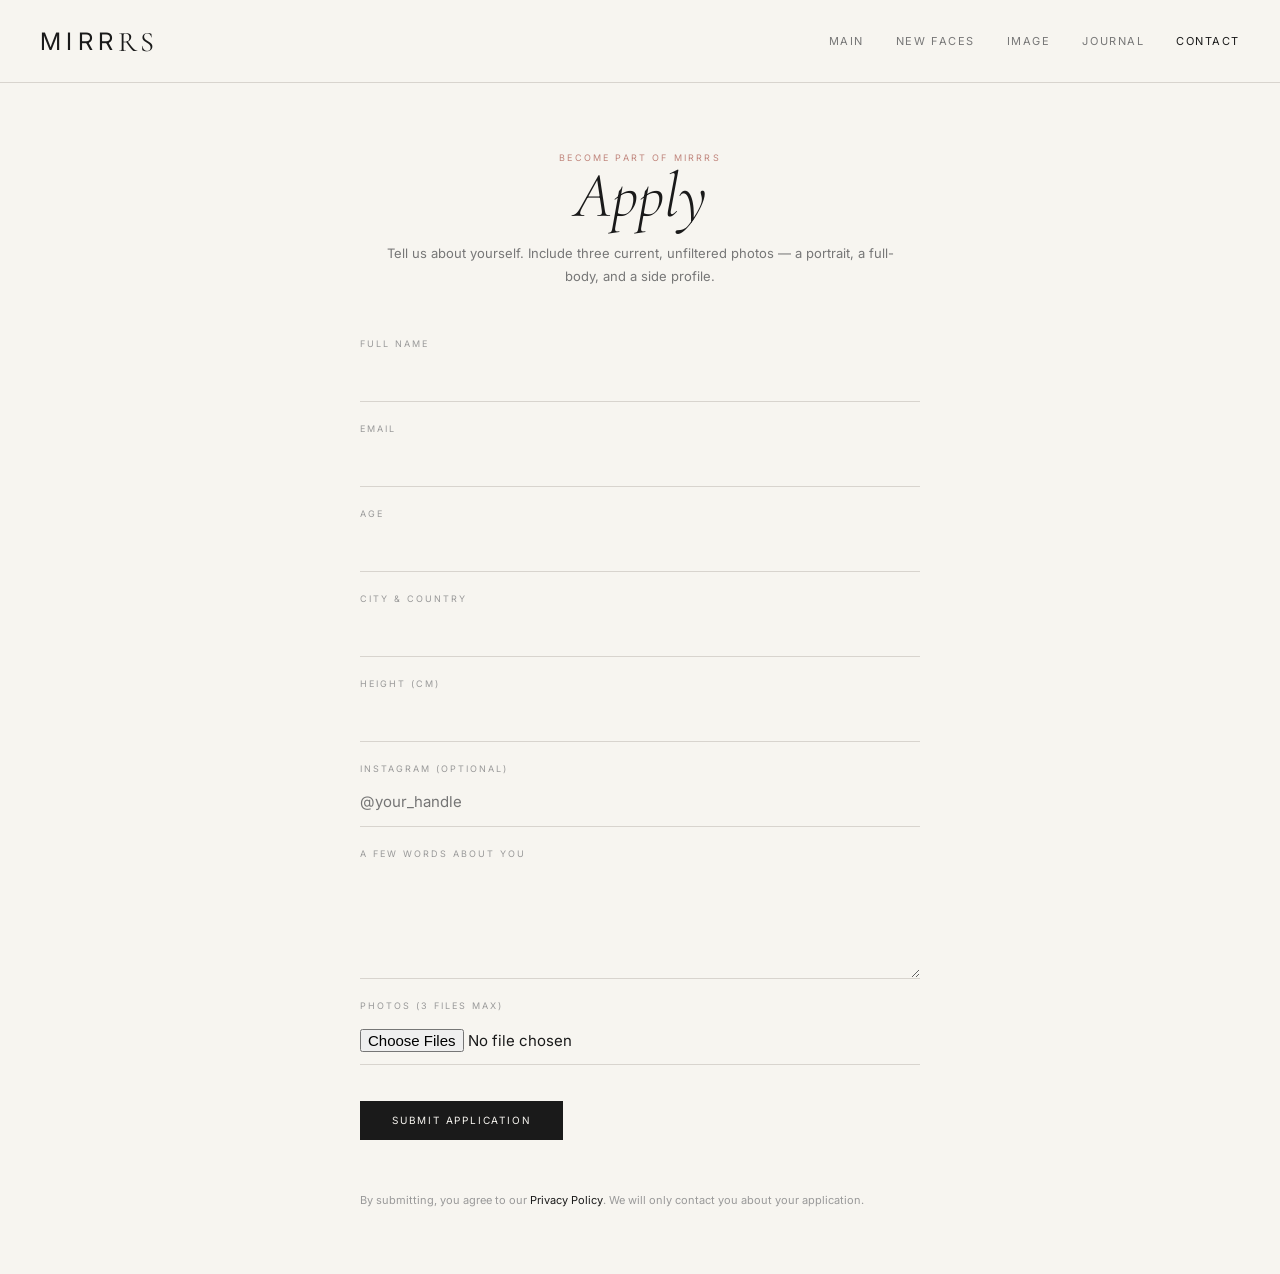
==== apply.html @ 199f7f57 "feat: apply as a model" ====
<!DOCTYPE html>
<html lang="en">
<head>
  <meta charset="UTF-8" />
  <meta name="viewport" content="width=device-width, initial-scale=1.0" />
  <title>Apply — Mirrrs Models</title>
  <meta name="description" content="Apply to Mirrrs Models. Submit your details and recent photos to be considered for representation." />
  <link rel="canonical" href="https://mirrrs.com/apply" />
  <meta name="robots" content="index, follow" />

  <link rel="preconnect" href="https://fonts.googleapis.com" />
  <link rel="preconnect" href="https://fonts.gstatic.com" crossorigin />
  <link href="https://fonts.googleapis.com/css2?family=Cormorant+Garamond:ital,wght@0,300;0,400;1,300;1,400&family=Inter:wght@300;400;500&display=swap" rel="stylesheet" />
  <link rel="stylesheet" href="/assets/css/main.css" />
</head>

<body>
  <a class="skip-link" href="#main">Skip to content</a>

  <header class="nav" role="banner">
    <a href="/" class="logo">
      <span class="logo-sans">MIRR</span><span class="logo-serif">RS</span>
    </a>
    <div class="nav-right">
      <nav class="nav-links" aria-label="Primary">
        <a href="/main">Main</a>
        <a href="/new-faces">New Faces</a>
        <a href="/image">Image</a>
        <a href="/journal">Journal</a>
        <a href="/contact" aria-current="page">Contact</a>
      </nav>
    </div>
  </header>

  <main id="main" class="contact-page">
    <header class="board-header">
      <span class="u-eyebrow">Become part of Mirrrs</span>
      <h1 class="board-title">Apply</h1>
      <p class="u-mt-4" style="max-width:540px; margin:1rem auto 0; color:var(--color-text-2);">
        Tell us about yourself. Include three current, unfiltered photos —
        a portrait, a full-body, and a side profile.
      </p>
    </header>

    <!-- REPLACE: action with your real endpoint (Formspree, Basin, /wp-json/contact-form/v1/...) -->
    <form class="form" data-validate action="/api/apply" method="POST" enctype="multipart/form-data">
      <div class="form-field">
        <label for="name">Full name</label>
        <input type="text" id="name" name="name" required data-min-length="2" />
      </div>

      <div class="form-field">
        <label for="email">Email</label>
        <input type="email" id="email" name="email" required />
      </div>

      <div class="form-field">
        <label for="age">Age</label>
        <input type="number" id="age" name="age" required min="16" max="80" />
      </div>

      <div class="form-field">
        <label for="city">City &amp; country</label>
        <input type="text" id="city" name="city" required />
      </div>

      <div class="form-field">
        <label for="height">Height (cm)</label>
        <input type="number" id="height" name="height" required min="140" max="210" />
      </div>

      <div class="form-field">
        <label for="instagram">Instagram (optional)</label>
        <input type="text" id="instagram" name="instagram" placeholder="@your_handle" />
      </div>

      <div class="form-field">
        <label for="message">A few words about you</label>
        <textarea id="message" name="message" rows="4"></textarea>
      </div>

      <div class="form-field">
        <label for="photos">Photos (3 files max)</label>
        <input type="file" id="photos" name="photos[]" accept="image/*" multiple required />
      </div>

      <div class="hero-actions" style="justify-content:flex-start; margin-top:1rem;">
        <button class="btn btn-primary" type="submit">Submit application</button>
      </div>

      <p class="u-mt-8" style="font-size:11px; color:var(--color-text-3); line-height:1.6;">
        By submitting, you agree to our
        <a href="/privacy">Privacy Policy</a>. We will only contact you about your application.
      </p>
    </form>
  </main>

  <script type="module" src="/assets/js/main.js"></script>
</body>
</html>
---- assets/css/main.css ----
/* ============================================================
   main.css — single entry point
   Import order matters. Do not change unless you know what
   you're doing — later imports override earlier ones.
   ============================================================ */

@import url('./tokens.css');
@import url('./fonts.css');
@import url('./reset.css');
@import url('./base.css');
@import url('./layout.css');
@import url('./components.css');
@import url('./pages.css');
@import url('./utilities.css');
@import url('./responsive.css');

/* NOTE on @import performance:
   For production, consider concatenating these files into a
   single bundle (e.g. via PostCSS, esbuild, or a simple
   `cat` build step). Browsers fetch each @import as a separate
   request, which is slower than one combined file.

   Quick build script (run from project root):
     cat assets/css/{tokens,fonts,reset,base,layout,components,pages,utilities,responsive}.css \
       > assets/css/bundle.css

   Then reference bundle.css in index.html instead of main.css.
*/
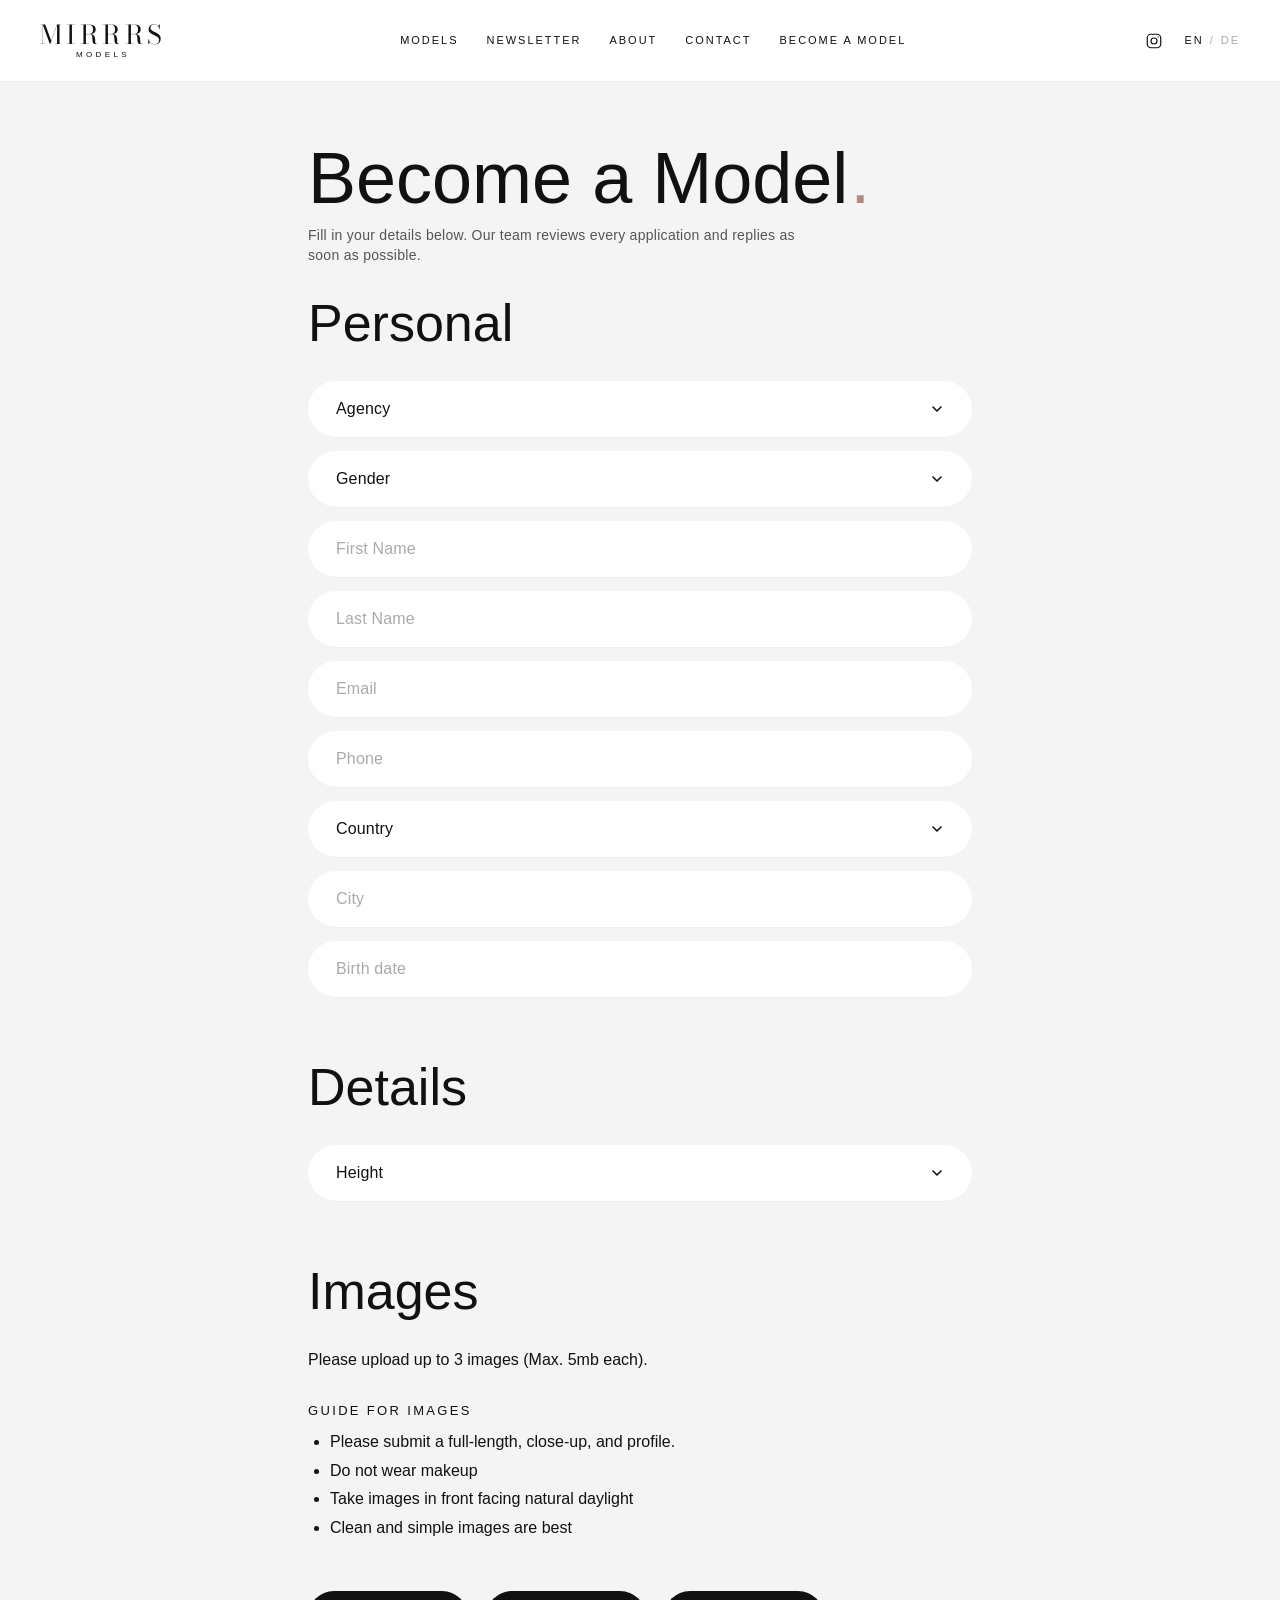
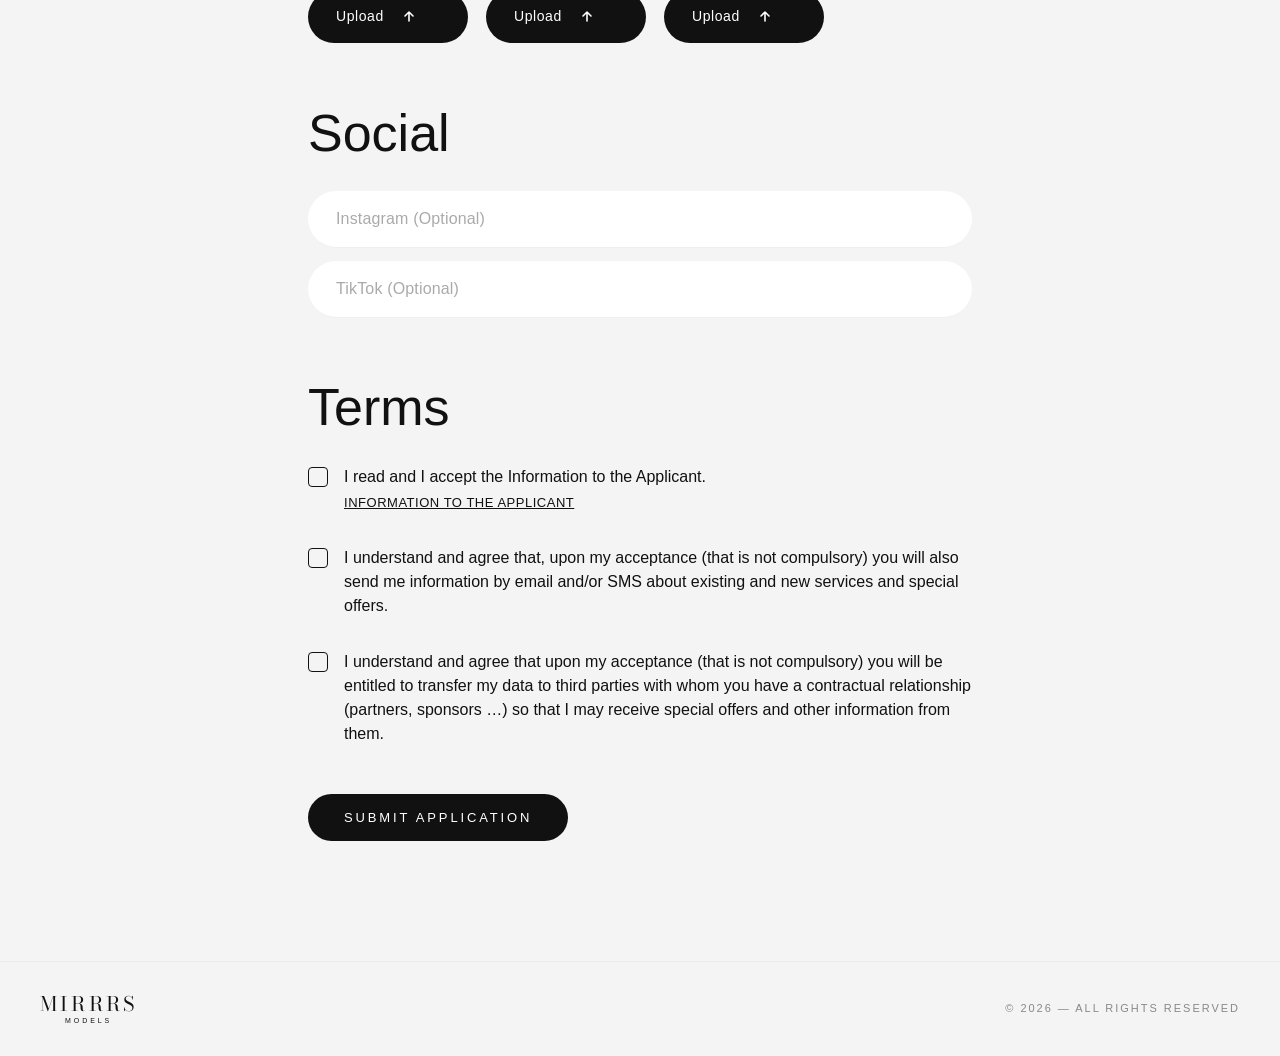
==== commit 71e458e2: "updates" ====
--- a/apply.html
+++ b/apply.html
@@ -1,100 +1,335 @@
 <!DOCTYPE html>
 <html lang="en">
 <head>
-  <meta charset="UTF-8" />
-  <meta name="viewport" content="width=device-width, initial-scale=1.0" />
-  <title>Apply — Mirrrs Models</title>
-  <meta name="description" content="Apply to Mirrrs Models. Submit your details and recent photos to be considered for representation." />
-  <link rel="canonical" href="https://mirrrs.com/apply" />
-  <meta name="robots" content="index, follow" />
-
-  <link rel="preconnect" href="https://fonts.googleapis.com" />
-  <link rel="preconnect" href="https://fonts.gstatic.com" crossorigin />
-  <link href="https://fonts.googleapis.com/css2?family=Cormorant+Garamond:ital,wght@0,300;0,400;1,300;1,400&family=Inter:wght@300;400;500&display=swap" rel="stylesheet" />
-  <link rel="stylesheet" href="/assets/css/main.css" />
+<meta charset="UTF-8" />
+<meta name="viewport" content="width=device-width, initial-scale=1.0" />
+<title>Become a Model — MIRRRS</title>
+<link rel="icon" type="image/svg+xml" href="logo-monogram.svg" />
+<link rel="preconnect" href="https://fonts.googleapis.com" />
+<link rel="preconnect" href="https://fonts.gstatic.com" crossorigin />
+<link rel="stylesheet" href="https://fonts.googleapis.com/css2?family=Bodoni+Moda:wght@400;500&display=swap" />
+<link rel="stylesheet" href="styles.css" />
 </head>
-
-<body>
-  <a class="skip-link" href="#main">Skip to content</a>
-
-  <header class="nav" role="banner">
-    <a href="/" class="logo">
-      <span class="logo-sans">MIRR</span><span class="logo-serif">RS</span>
+<body class="apply-body">
+
+<!-- ========== TOP NAV ========== -->
+<header class="site-nav">
+  <a href="index.html" class="logo">
+    <span class="logo-mark">MIRRRS</span>
+    <span class="logo-sub">Models</span>
+  </a>
+
+  <nav class="primary-nav">
+    <a href="models.html" data-i18n="nav.models">Models</a>
+    <a href="newsletter.html" data-i18n="nav.newsletter">Newsletter</a>
+    <a href="about.html" data-i18n="nav.about">About</a>
+    <a href="contact.html" data-i18n="nav.contact">Contact</a>
+    <a href="apply.html" data-i18n="nav.apply">Become a Model</a>
+  </nav>
+
+  <div class="nav-extras">
+    <a class="ig-link" href="https://www.instagram.com/mirrrsmodels/" target="_blank" rel="noopener" aria-label="Instagram">
+      <svg viewBox="0 0 24 24" width="18" height="18" fill="none" stroke="currentColor" stroke-width="1.6">
+        <rect x="3" y="3" width="18" height="18" rx="5" />
+        <circle cx="12" cy="12" r="4" />
+        <circle cx="17.5" cy="6.5" r="0.8" fill="currentColor" stroke="none" />
+      </svg>
     </a>
-    <div class="nav-right">
-      <nav class="nav-links" aria-label="Primary">
-        <a href="/main">Main</a>
-        <a href="/new-faces">New Faces</a>
-        <a href="/image">Image</a>
-        <a href="/journal">Journal</a>
-        <a href="/contact" aria-current="page">Contact</a>
-      </nav>
+    <div class="lang-switch" role="group" aria-label="Language">
+      <button type="button" data-lang="en" class="is-active">EN</button>
+      <span aria-hidden="true">/</span>
+      <button type="button" data-lang="de">DE</button>
     </div>
+  </div>
+</header>
+
+<main class="apply-page">
+
+  <header class="apply-hero">
+    <h1 data-i18n="apply.heading">Become a Model</h1>
+    <p data-i18n="apply.intro">Fill in your details below. Our team reviews every application and replies as soon as possible.</p>
   </header>
 
-  <main id="main" class="contact-page">
-    <header class="board-header">
-      <span class="u-eyebrow">Become part of Mirrrs</span>
-      <h1 class="board-title">Apply</h1>
-      <p class="u-mt-4" style="max-width:540px; margin:1rem auto 0; color:var(--color-text-2);">
-        Tell us about yourself. Include three current, unfiltered photos —
-        a portrait, a full-body, and a side profile.
-      </p>
-    </header>
-
-    <!-- REPLACE: action with your real endpoint (Formspree, Basin, /wp-json/contact-form/v1/...) -->
-    <form class="form" data-validate action="/api/apply" method="POST" enctype="multipart/form-data">
-      <div class="form-field">
-        <label for="name">Full name</label>
-        <input type="text" id="name" name="name" required data-min-length="2" />
+  <form class="apply-form" id="apply-form" novalidate>
+
+    <!-- ============ PERSONAL ============ -->
+    <section class="apply-section">
+      <h2 class="apply-section-title" data-i18n="apply.personal">Personal</h2>
+
+      <label class="pill pill--select">
+        <span class="pill-label" data-i18n="apply.agency">Agency</span>
+        <select name="agency" required>
+          <option value="" disabled selected hidden></option>
+          <option value="mirrrs">MIRRRS — Hamburg</option>
+          <option value="other">Other / Freelance</option>
+          <option value="none">Not represented</option>
+        </select>
+        <svg class="pill-caret" viewBox="0 0 14 14" width="14" height="14" aria-hidden="true">
+          <path d="M3 5l4 4 4-4" stroke="currentColor" stroke-width="1.6" fill="none" stroke-linecap="round" stroke-linejoin="round"/>
+        </svg>
+      </label>
+
+      <label class="pill pill--select">
+        <span class="pill-label" data-i18n="apply.gender">Gender</span>
+        <select name="gender" required>
+          <option value="" disabled selected hidden></option>
+          <option value="female"     data-i18n="apply.gender.female">Female</option>
+          <option value="male"       data-i18n="apply.gender.male">Male</option>
+          <option value="non-binary" data-i18n="apply.gender.nonBinary">Non-binary</option>
+          <option value="other"      data-i18n="apply.gender.other">Other</option>
+        </select>
+        <svg class="pill-caret" viewBox="0 0 14 14" width="14" height="14" aria-hidden="true">
+          <path d="M3 5l4 4 4-4" stroke="currentColor" stroke-width="1.6" fill="none" stroke-linecap="round" stroke-linejoin="round"/>
+        </svg>
+      </label>
+
+      <label class="pill">
+        <input type="text" name="firstName" required data-i18n-placeholder="apply.firstName" placeholder="First Name" />
+      </label>
+
+      <label class="pill">
+        <input type="text" name="lastName" required data-i18n-placeholder="apply.lastName" placeholder="Last Name" />
+      </label>
+
+      <label class="pill">
+        <input type="email" name="email" required data-i18n-placeholder="apply.email" placeholder="Email" />
+      </label>
+
+      <label class="pill">
+        <input type="tel" name="phone" required data-i18n-placeholder="apply.phone" placeholder="Phone" />
+      </label>
+
+      <label class="pill pill--select">
+        <span class="pill-label" data-i18n="apply.country">Country</span>
+        <select name="country" required>
+          <option value="" disabled selected hidden></option>
+          <option value="DE">Germany</option>
+          <option value="AT">Austria</option>
+          <option value="CH">Switzerland</option>
+          <option value="NL">Netherlands</option>
+          <option value="BE">Belgium</option>
+          <option value="FR">France</option>
+          <option value="ES">Spain</option>
+          <option value="PT">Portugal</option>
+          <option value="IT">Italy</option>
+          <option value="GB">United Kingdom</option>
+          <option value="IE">Ireland</option>
+          <option value="DK">Denmark</option>
+          <option value="SE">Sweden</option>
+          <option value="NO">Norway</option>
+          <option value="FI">Finland</option>
+          <option value="PL">Poland</option>
+          <option value="CZ">Czechia</option>
+          <option value="HU">Hungary</option>
+          <option value="GR">Greece</option>
+          <option value="US">United States</option>
+          <option value="CA">Canada</option>
+          <option value="MX">Mexico</option>
+          <option value="BR">Brazil</option>
+          <option value="AR">Argentina</option>
+          <option value="JP">Japan</option>
+          <option value="KR">South Korea</option>
+          <option value="AU">Australia</option>
+          <option value="OTHER">Other</option>
+        </select>
+        <svg class="pill-caret" viewBox="0 0 14 14" width="14" height="14" aria-hidden="true">
+          <path d="M3 5l4 4 4-4" stroke="currentColor" stroke-width="1.6" fill="none" stroke-linecap="round" stroke-linejoin="round"/>
+        </svg>
+      </label>
+
+      <label class="pill">
+        <input type="text" name="city" required data-i18n-placeholder="apply.city" placeholder="City" />
+      </label>
+
+      <label class="pill pill--date">
+        <input type="text"
+               name="birthDate"
+               required
+               onfocus="this.type='date'"
+               onblur="if(!this.value)this.type='text'"
+               data-i18n-placeholder="apply.birthDate"
+               placeholder="Birth date" />
+      </label>
+    </section>
+
+    <!-- ============ DETAILS ============ -->
+    <section class="apply-section">
+      <h2 class="apply-section-title" data-i18n="apply.details">Details</h2>
+
+      <label class="pill pill--select">
+        <span class="pill-label" data-i18n="apply.height">Height</span>
+        <select name="height" required>
+          <option value="" disabled selected hidden></option>
+          <!-- 160 → 195 cm -->
+          <option>160 cm / 5'3"</option>
+          <option>161 cm / 5'3"</option>
+          <option>162 cm / 5'4"</option>
+          <option>163 cm / 5'4"</option>
+          <option>164 cm / 5'5"</option>
+          <option>165 cm / 5'5"</option>
+          <option>166 cm / 5'5"</option>
+          <option>167 cm / 5'6"</option>
+          <option>168 cm / 5'6"</option>
+          <option>169 cm / 5'7"</option>
+          <option>170 cm / 5'7"</option>
+          <option>171 cm / 5'7"</option>
+          <option>172 cm / 5'8"</option>
+          <option>173 cm / 5'8"</option>
+          <option>174 cm / 5'9"</option>
+          <option>175 cm / 5'9"</option>
+          <option>176 cm / 5'9"</option>
+          <option>177 cm / 5'10"</option>
+          <option>178 cm / 5'10"</option>
+          <option>179 cm / 5'10"</option>
+          <option>180 cm / 5'11"</option>
+          <option>181 cm / 5'11"</option>
+          <option>182 cm / 6'0"</option>
+          <option>183 cm / 6'0"</option>
+          <option>184 cm / 6'0"</option>
+          <option>185 cm / 6'1"</option>
+          <option>186 cm / 6'1"</option>
+          <option>187 cm / 6'2"</option>
+          <option>188 cm / 6'2"</option>
+          <option>189 cm / 6'2"</option>
+          <option>190 cm / 6'3"</option>
+          <option>191 cm / 6'3"</option>
+          <option>192 cm / 6'4"</option>
+          <option>193 cm / 6'4"</option>
+          <option>194 cm / 6'4"</option>
+          <option>195 cm / 6'5"</option>
+        </select>
+        <svg class="pill-caret" viewBox="0 0 14 14" width="14" height="14" aria-hidden="true">
+          <path d="M3 5l4 4 4-4" stroke="currentColor" stroke-width="1.6" fill="none" stroke-linecap="round" stroke-linejoin="round"/>
+        </svg>
+      </label>
+    </section>
+
+    <!-- ============ IMAGES ============ -->
+    <section class="apply-section">
+      <h2 class="apply-section-title" data-i18n="apply.images">Images</h2>
+
+      <p class="apply-blurb" data-i18n="apply.images.intro">Please upload up to 3 images (Max. 5mb each).</p>
+
+      <div class="image-guide">
+        <div class="image-guide-title" data-i18n="apply.images.guideTitle">GUIDE FOR IMAGES</div>
+        <ul>
+          <li data-i18n="apply.images.guide1">Please submit a full-length, close-up, and profile.</li>
+          <li data-i18n="apply.images.guide2">Do not wear makeup</li>
+          <li data-i18n="apply.images.guide3">Take images in front facing natural daylight</li>
+          <li data-i18n="apply.images.guide4">Clean and simple images are best</li>
+        </ul>
       </div>
 
-      <div class="form-field">
-        <label for="email">Email</label>
-        <input type="email" id="email" name="email" required />
+      <div class="upload-row">
+        <label class="upload-pill">
+          <span class="upload-text" data-i18n="apply.upload">Upload</span>
+          <svg class="upload-arrow" viewBox="0 0 16 16" width="16" height="16" aria-hidden="true">
+            <path d="M8 12V3M4 7l4-4 4 4" stroke="currentColor" stroke-width="1.6" fill="none" stroke-linecap="round" stroke-linejoin="round"/>
+          </svg>
+          <input type="file" name="image1" accept="image/*" hidden />
+          <span class="upload-filename"></span>
+        </label>
+        <label class="upload-pill">
+          <span class="upload-text" data-i18n="apply.upload">Upload</span>
+          <svg class="upload-arrow" viewBox="0 0 16 16" width="16" height="16" aria-hidden="true">
+            <path d="M8 12V3M4 7l4-4 4 4" stroke="currentColor" stroke-width="1.6" fill="none" stroke-linecap="round" stroke-linejoin="round"/>
+          </svg>
+          <input type="file" name="image2" accept="image/*" hidden />
+          <span class="upload-filename"></span>
+        </label>
+        <label class="upload-pill">
+          <span class="upload-text" data-i18n="apply.upload">Upload</span>
+          <svg class="upload-arrow" viewBox="0 0 16 16" width="16" height="16" aria-hidden="true">
+            <path d="M8 12V3M4 7l4-4 4 4" stroke="currentColor" stroke-width="1.6" fill="none" stroke-linecap="round" stroke-linejoin="round"/>
+          </svg>
+          <input type="file" name="image3" accept="image/*" hidden />
+          <span class="upload-filename"></span>
+        </label>
       </div>
-
-      <div class="form-field">
-        <label for="age">Age</label>
-        <input type="number" id="age" name="age" required min="16" max="80" />
-      </div>
-
-      <div class="form-field">
-        <label for="city">City &amp; country</label>
-        <input type="text" id="city" name="city" required />
-      </div>
-
-      <div class="form-field">
-        <label for="height">Height (cm)</label>
-        <input type="number" id="height" name="height" required min="140" max="210" />
-      </div>
-
-      <div class="form-field">
-        <label for="instagram">Instagram (optional)</label>
-        <input type="text" id="instagram" name="instagram" placeholder="@your_handle" />
-      </div>
-
-      <div class="form-field">
-        <label for="message">A few words about you</label>
-        <textarea id="message" name="message" rows="4"></textarea>
-      </div>
-
-      <div class="form-field">
-        <label for="photos">Photos (3 files max)</label>
-        <input type="file" id="photos" name="photos[]" accept="image/*" multiple required />
-      </div>
-
-      <div class="hero-actions" style="justify-content:flex-start; margin-top:1rem;">
-        <button class="btn btn-primary" type="submit">Submit application</button>
-      </div>
-
-      <p class="u-mt-8" style="font-size:11px; color:var(--color-text-3); line-height:1.6;">
-        By submitting, you agree to our
-        <a href="/privacy">Privacy Policy</a>. We will only contact you about your application.
-      </p>
-    </form>
-  </main>
-
-  <script type="module" src="/assets/js/main.js"></script>
+    </section>
+
+    <!-- ============ SOCIAL ============ -->
+    <section class="apply-section">
+      <h2 class="apply-section-title" data-i18n="apply.social">Social</h2>
+
+      <label class="pill">
+        <input type="text" name="instagram" data-i18n-placeholder="apply.instagram" placeholder="Instagram (Optional)" />
+      </label>
+
+      <label class="pill">
+        <input type="text" name="tiktok" data-i18n-placeholder="apply.tiktok" placeholder="TikTok (Optional)" />
+      </label>
+    </section>
+
+    <!-- ============ TERMS ============ -->
+    <section class="apply-section">
+      <h2 class="apply-section-title" data-i18n="apply.terms">Terms</h2>
+
+      <label class="terms-row">
+        <input type="checkbox" name="terms1" required />
+        <span>
+          <span data-i18n="apply.terms1">I read and I accept the Information to the Applicant.</span><br />
+          <a href="#" class="terms-link" data-i18n="apply.terms1.link">INFORMATION TO THE APPLICANT</a>
+        </span>
+      </label>
+
+      <label class="terms-row">
+        <input type="checkbox" name="terms2" />
+        <span data-i18n="apply.terms2">I understand and agree that, upon my acceptance (that is not compulsory) you will also send me information by email and/or SMS about existing and new services and special offers.</span>
+      </label>
+
+      <label class="terms-row">
+        <input type="checkbox" name="terms3" />
+        <span data-i18n="apply.terms3">I understand and agree that upon my acceptance (that is not compulsory) you will be entitled to transfer my data to third parties with whom you have a contractual relationship (partners, sponsors …) so that I may receive special offers and other information from them.</span>
+      </label>
+
+      <button class="apply-submit" type="submit" data-i18n="apply.submit">Submit Application</button>
+
+      <p class="apply-status" id="apply-status" hidden></p>
+    </section>
+
+  </form>
+</main>
+
+<!-- ========== FOOTER ========== -->
+<footer class="site-footer">
+  <a href="index.html" class="logo logo--footer">
+    <span class="logo-mark">MIRRRS</span>
+    <span class="logo-sub">Models</span>
+  </a>
+  <span data-i18n="footer.copy">© 2026 — All rights reserved</span>
+</footer>
+
+<script src="i18n.js"></script>
+<script>
+/* file-name preview on each Upload button */
+document.querySelectorAll('.upload-pill input[type=file]').forEach(input => {
+  input.addEventListener('change', e => {
+    const name = e.target.files && e.target.files[0] && e.target.files[0].name;
+    const span = e.target.parentElement.querySelector('.upload-filename');
+    if (span) span.textContent = name ? '— ' + name : '';
+    if (e.target.parentElement) e.target.parentElement.classList.toggle('has-file', !!name);
+  });
+});
+
+/* very simple front-end submit (no backend) */
+document.getElementById('apply-form').addEventListener('submit', e => {
+  e.preventDefault();
+  const status = document.getElementById('apply-status');
+  if (!e.target.checkValidity()) {
+    status.hidden = false;
+    status.className = 'apply-status apply-status--err';
+    status.textContent = '⚠︎  Please fill in every required field.';
+    e.target.reportValidity();
+    return;
+  }
+  status.hidden = false;
+  status.className = 'apply-status apply-status--ok';
+  status.textContent = '✓  Thanks — your application was submitted. We will be in touch.';
+  e.target.reset();
+  document.querySelectorAll('.upload-pill').forEach(p => p.classList.remove('has-file'));
+  document.querySelectorAll('.upload-filename').forEach(s => s.textContent = '');
+});
+</script>
 </body>
 </html>
--- a/styles.css
+++ b/styles.css
@@ -0,0 +1,1041 @@
+/* ============================================
+   MIRRRS — Agency template (Milk-style)
+   Drop this CSS next to model.html and models.html
+   ============================================ */
+
+:root {
+  --accent:       #b18a81;   /* dusty rose, used only as detail */
+  --accent-soft:  rgba(177, 138, 129, 0.18);
+}
+
+*,
+*::before,
+*::after {
+  box-sizing: border-box;
+}
+
+html,
+body {
+  margin: 0;
+  padding: 0;
+  background: #ffffff;
+  color: #111111;
+  font-family: 'Helvetica Neue', Helvetica, Arial, 'Inter', sans-serif;
+  font-weight: 300;
+  -webkit-font-smoothing: antialiased;
+  -moz-osx-font-smoothing: grayscale;
+  line-height: 1.4;
+}
+
+a {
+  color: inherit;
+  text-decoration: none;
+}
+
+img,
+video {
+  display: block;
+  max-width: 100%;
+  height: auto;
+}
+
+/* ---------- TOP NAV ---------- */
+.site-nav {
+  display: grid;
+  grid-template-columns: auto 1fr auto;
+  align-items: center;
+  gap: 28px;
+  padding: 22px 40px;
+  border-bottom: 1px solid #ececec;
+  position: sticky;
+  top: 0;
+  background: #ffffff;
+  z-index: 50;
+}
+
+.logo {
+  display: inline-flex;
+  flex-direction: column;
+  align-items: center;
+  gap: 3px;
+  text-decoration: none;
+  color: #111;
+  line-height: 1;
+}
+
+.logo-mark {
+  font-family: 'Bodoni Moda', 'Playfair Display', 'Didot', 'Times New Roman', serif;
+  font-size: 26px;
+  letter-spacing: 0.16em;
+  font-weight: 400;
+  text-transform: uppercase;
+  /* the visible "MIRRRS" wordmark */
+}
+
+.logo-sub {
+  font-family: 'Helvetica Neue', Helvetica, Arial, sans-serif;
+  font-size: 8px;
+  letter-spacing: 0.42em;
+  font-weight: 400;
+  text-transform: uppercase;
+  color: #111;
+  /* the "MODELS" subtitle under MIRRRS */
+}
+
+.logo--footer .logo-mark { font-size: 20px; }
+.logo--footer .logo-sub { font-size: 7px; }
+
+.site-nav .primary-nav {
+  display: flex;
+  justify-content: center;
+  gap: 28px;
+}
+
+.site-nav .primary-nav a {
+  font-size: 11px;
+  letter-spacing: 0.18em;
+  text-transform: uppercase;
+  color: #111;
+  transition: opacity 0.2s ease;
+}
+
+.site-nav .primary-nav a:hover {
+  color: var(--accent);
+}
+
+/* ---------- NAV EXTRAS (Instagram + language) ---------- */
+.nav-extras {
+  display: flex;
+  align-items: center;
+  gap: 16px;
+}
+
+.ig-link {
+  display: inline-flex;
+  align-items: center;
+  justify-content: center;
+  color: #111;
+  width: 28px;
+  height: 28px;
+  transition: color 0.2s ease;
+}
+.ig-link:hover { color: var(--accent); }
+
+.lang-switch {
+  display: inline-flex;
+  align-items: center;
+  gap: 6px;
+  font-size: 11px;
+  letter-spacing: 0.18em;
+  color: #aaa;
+}
+.lang-switch button {
+  background: none;
+  border: 0;
+  padding: 0;
+  font: inherit;
+  letter-spacing: inherit;
+  color: #aaa;
+  cursor: pointer;
+  text-transform: uppercase;
+  transition: color 0.2s ease;
+}
+.lang-switch button:hover { color: var(--accent); }
+.lang-switch button.is-active { color: #111; }
+
+/* ---------- MODEL PAGE: HEADER ---------- */
+.model-page {
+  padding-bottom: 120px;
+}
+
+.model-header {
+  max-width: 1200px;
+  margin: 0 auto;
+  padding: 60px 40px 40px;
+  display: grid;
+  grid-template-columns: 1fr auto;
+  gap: 40px;
+  align-items: end;
+  border-bottom: 1px solid #ececec;
+}
+
+.model-name {
+  font-size: clamp(40px, 6vw, 72px);
+  font-weight: 300;
+  letter-spacing: 0.04em;
+  text-transform: uppercase;
+  margin: 0;
+  line-height: 1;
+}
+.model-name::after {
+  content: '.';
+  color: var(--accent);
+  margin-left: 2px;
+}
+
+.model-actions {
+  display: flex;
+  gap: 18px;
+  align-items: center;
+}
+
+.model-actions a,
+.model-actions button {
+  font-size: 11px;
+  letter-spacing: 0.18em;
+  text-transform: uppercase;
+  background: none;
+  border: 1px solid #111;
+  color: #111;
+  padding: 10px 18px;
+  cursor: pointer;
+  font-family: inherit;
+  transition: background 0.2s, color 0.2s;
+}
+
+.model-actions a:hover,
+.model-actions button:hover {
+  background: var(--accent);
+  border-color: var(--accent);
+  color: #fff;
+}
+
+/* stats row, under the name */
+.model-stats {
+  list-style: none;
+  margin: 0;
+  padding: 24px 40px 60px;
+  max-width: 1200px;
+  margin: 0 auto;
+  display: flex;
+  flex-wrap: wrap;
+  gap: 36px 48px;
+  border-bottom: 1px solid #ececec;
+}
+
+.model-stats li {
+  font-size: 13px;
+  letter-spacing: 0.04em;
+  display: flex;
+  flex-direction: column;
+  gap: 4px;
+}
+
+.model-stats li span {
+  font-size: 10px;
+  letter-spacing: 0.22em;
+  text-transform: uppercase;
+  color: #999;
+}
+
+/* ---------- BOOK — horizontal strip with arrows ---------- */
+.book-container {
+  position: relative;
+  margin: 0;
+  padding: 0;
+}
+
+.book {
+  display: flex;
+  flex-direction: row;
+  gap: 16px;
+  overflow-x: auto;
+  overflow-y: hidden;
+  scroll-snap-type: x mandatory;
+  scroll-behavior: smooth;
+  padding: 0 40px 24px;
+  scrollbar-width: none;
+  -ms-overflow-style: none;
+}
+.book::-webkit-scrollbar {
+  display: none;
+}
+
+.book img {
+  flex: 0 0 auto;
+  height: 80vh;
+  width: auto;
+  max-width: none;
+  scroll-snap-align: center;
+  cursor: zoom-in;
+  transition: opacity 0.3s ease;
+}
+
+.book img:hover {
+  opacity: 0.92;
+}
+
+/* arrow buttons */
+.book-arrow {
+  position: absolute;
+  top: 50%;
+  transform: translateY(-50%);
+  z-index: 5;
+  width: 44px;
+  height: 44px;
+  border-radius: 50%;
+  border: 1px solid #e5e5e5;
+  background: rgba(255, 255, 255, 0.92);
+  backdrop-filter: blur(6px);
+  display: flex;
+  align-items: center;
+  justify-content: center;
+  cursor: pointer;
+  color: #111;
+  transition: background 0.2s, transform 0.2s;
+}
+.book-arrow:hover {
+  background: var(--accent);
+  color: #fff;
+  border-color: var(--accent);
+}
+.book-arrow:active {
+  transform: translateY(-50%) scale(0.94);
+}
+.book-arrow--left { left: 24px; }
+.book-arrow--right { right: 24px; }
+
+/* progress bar under the book */
+.book-progress {
+  height: 1px;
+  background: #ececec;
+  margin: 0 40px;
+}
+.book-progress-bar {
+  height: 100%;
+  background: var(--accent);
+  width: 0%;
+  transition: width 0.1s linear;
+}
+
+/* ---------- SECTION TITLES ---------- */
+.section-title {
+  max-width: 1200px;
+  margin: 100px auto 32px;
+  padding: 0 40px;
+  font-size: 11px;
+  letter-spacing: 0.28em;
+  text-transform: uppercase;
+  font-weight: 500;
+  color: #111;
+}
+
+.section-title--flush {
+  margin: 60px auto 24px;
+}
+
+/* ---------- POLAROIDS ---------- */
+.polaroids {
+  max-width: 1200px;
+  margin: 0 auto;
+  padding: 0 40px;
+}
+
+.polaroid-grid {
+  display: grid;
+  grid-template-columns: repeat(3, 1fr);
+  gap: 16px;
+}
+
+.polaroid-grid img {
+  width: 100%;
+  aspect-ratio: 3 / 4;
+  object-fit: cover;
+}
+
+/* ---------- POLAROID hover ---------- */
+.polaroid-grid img {
+  cursor: zoom-in;
+  transition: opacity 0.3s ease, transform 0.4s ease;
+}
+.polaroid-grid img:hover {
+  opacity: 0.92;
+  transform: translateY(-2px);
+}
+
+/* ---------- FADE-IN on scroll ---------- */
+.fade-in {
+  opacity: 0;
+  transform: translateY(20px);
+  transition: opacity 0.7s ease, transform 0.7s ease;
+}
+.fade-in.is-visible {
+  opacity: 1;
+  transform: translateY(0);
+}
+
+/* ---------- LIGHTBOX (fullscreen viewer) ---------- */
+.lightbox {
+  position: fixed;
+  inset: 0;
+  background: rgba(15, 15, 15, 0.96);
+  z-index: 100;
+  display: flex;
+  align-items: center;
+  justify-content: center;
+  animation: fadeIn 0.25s ease;
+}
+.lightbox[hidden] {
+  display: none;
+}
+@keyframes fadeIn {
+  from { opacity: 0; }
+  to { opacity: 1; }
+}
+
+.lightbox-img {
+  max-width: 92vw;
+  max-height: 88vh;
+  object-fit: contain;
+  user-select: none;
+  -webkit-user-drag: none;
+}
+
+.lightbox-close,
+.lightbox-prev,
+.lightbox-next {
+  position: absolute;
+  background: none;
+  border: 0;
+  color: #fff;
+  cursor: pointer;
+  padding: 14px;
+  display: flex;
+  align-items: center;
+  justify-content: center;
+  opacity: 0.7;
+  transition: opacity 0.2s ease;
+}
+.lightbox-close:hover,
+.lightbox-prev:hover,
+.lightbox-next:hover {
+  opacity: 1;
+}
+.lightbox-close { top: 22px; right: 28px; }
+.lightbox-prev  { left: 28px; top: 50%; transform: translateY(-50%); }
+.lightbox-next  { right: 28px; top: 50%; transform: translateY(-50%); }
+
+.lightbox-counter {
+  position: absolute;
+  bottom: 28px;
+  left: 50%;
+  transform: translateX(-50%);
+  color: rgba(255, 255, 255, 0.75);
+  font-size: 11px;
+  letter-spacing: 0.22em;
+  text-transform: uppercase;
+}
+
+/* ---------- MODELS LISTING (index) ---------- */
+.models-page {
+  padding: 60px 40px 120px;
+  max-width: 1400px;
+  margin: 0 auto;
+}
+
+.models-page h1 {
+  font-size: 11px;
+  letter-spacing: 0.28em;
+  text-transform: uppercase;
+  font-weight: 500;
+  margin: 0 0 24px;
+}
+
+/* ---------- CATEGORY TABS ---------- */
+.category-tabs {
+  display: flex;
+  flex-wrap: wrap;
+  gap: 28px;
+  margin: 0 0 32px;
+  padding-bottom: 16px;
+  border-bottom: 1px solid #ececec;
+}
+
+.cat-tab {
+  background: none;
+  border: 0;
+  padding: 4px 0;
+  font: inherit;
+  font-size: 11px;
+  letter-spacing: 0.22em;
+  text-transform: uppercase;
+  color: #aaa;
+  cursor: pointer;
+  position: relative;
+  transition: color 0.2s ease;
+}
+
+.cat-tab:hover { color: #111; }
+
+.cat-tab.is-active {
+  color: #111;
+}
+.cat-tab.is-active::after {
+  content: '';
+  position: absolute;
+  left: 0;
+  right: 0;
+  bottom: -17px;
+  height: 1px;
+  background: var(--accent);
+}
+
+.models-grid {
+  display: grid;
+  grid-template-columns: repeat(4, 1fr);
+  gap: 24px 16px;
+}
+
+.model-card {
+  display: block;
+  text-align: left;
+}
+
+.model-card .photo {
+  width: 100%;
+  aspect-ratio: 3 / 4;
+  background: #f4f4f4;
+  overflow: hidden;
+}
+
+.model-card .photo img {
+  width: 100%;
+  height: 100%;
+  object-fit: cover;
+  transition: transform 0.4s ease;
+}
+
+.model-card:hover .photo img {
+  transform: scale(1.02);
+}
+
+.model-card .caption {
+  margin-top: 10px;
+  font-size: 11px;
+  letter-spacing: 0.18em;
+  text-transform: uppercase;
+  position: relative;
+  display: inline-block;
+}
+.model-card .caption::after {
+  content: '';
+  position: absolute;
+  left: 0;
+  bottom: -3px;
+  height: 1px;
+  width: 0;
+  background: var(--accent);
+  transition: width 0.35s ease;
+}
+.model-card:hover .caption::after {
+  width: 100%;
+}
+
+/* ---------- CONTACT PAGE ---------- */
+.contact-page {
+  max-width: 1200px;
+  margin: 0 auto;
+  padding: 60px 40px 120px;
+}
+
+.contact-hero {
+  border-bottom: 1px solid #ececec;
+  padding-bottom: 32px;
+  margin-bottom: 48px;
+}
+
+.contact-hero h1 {
+  font-size: clamp(40px, 6vw, 72px);
+  font-weight: 300;
+  letter-spacing: 0.04em;
+  text-transform: uppercase;
+  margin: 0 0 12px;
+  line-height: 1;
+}
+.contact-hero h1::after {
+  content: '.';
+  color: var(--accent);
+  margin-left: 2px;
+}
+
+.contact-hero p {
+  margin: 0;
+  font-size: 13px;
+  color: #666;
+  letter-spacing: 0.04em;
+}
+
+.contact-section {
+  margin-bottom: 64px;
+}
+
+.contact-section .section-title--flush {
+  padding: 0;
+  margin: 0 0 24px;
+}
+
+.team-list {
+  list-style: none;
+  margin: 0;
+  padding: 0;
+  display: grid;
+  grid-template-columns: repeat(2, 1fr);
+  gap: 32px 48px;
+}
+
+.team-card {
+  display: flex;
+  flex-direction: column;
+  gap: 4px;
+  padding: 20px 0;
+  border-top: 1px solid #ececec;
+}
+
+.team-role {
+  font-size: 10px;
+  letter-spacing: 0.22em;
+  text-transform: uppercase;
+  color: #999;
+  margin-bottom: 6px;
+}
+
+.team-name {
+  font-family: 'Bodoni Moda', 'Playfair Display', 'Didot', 'Times New Roman', serif;
+  font-size: 22px;
+  letter-spacing: 0.02em;
+  margin-bottom: 6px;
+  color: #111;
+}
+
+.team-line {
+  font-size: 13px;
+  color: #333;
+  letter-spacing: 0.02em;
+  transition: color 0.2s ease;
+}
+.team-line:hover { color: var(--accent); }
+
+.address-line {
+  font-size: 15px;
+  letter-spacing: 0.02em;
+  margin: 0 0 24px;
+  color: #111;
+  line-height: 1.6;
+}
+
+.map-wrap {
+  width: 100%;
+  aspect-ratio: 16 / 9;
+  border: 1px solid #ececec;
+  overflow: hidden;
+  background: #f7f7f7;
+}
+
+.map-wrap iframe {
+  width: 100%;
+  height: 100%;
+  border: 0;
+  display: block;
+  filter: grayscale(0.4) contrast(1.05);
+}
+
+.map-link {
+  display: inline-block;
+  margin-top: 16px;
+  font-size: 11px;
+  letter-spacing: 0.22em;
+  text-transform: uppercase;
+  border-bottom: 1px solid #111;
+  padding-bottom: 2px;
+  color: #111;
+  transition: color 0.2s ease, border-color 0.2s ease;
+}
+.map-link:hover {
+  color: var(--accent);
+  border-bottom-color: var(--accent);
+}
+
+/* ---------- FOOTER ---------- */
+.site-footer {
+  border-top: 1px solid #ececec;
+  padding: 32px 40px;
+  display: flex;
+  justify-content: space-between;
+  align-items: center;
+  font-size: 11px;
+  letter-spacing: 0.18em;
+  text-transform: uppercase;
+  color: #888;
+}
+.site-footer .logo--footer { color: #111; }
+
+/* ---------- RESPONSIVE ---------- */
+@media (max-width: 900px) {
+  .site-nav {
+    grid-template-columns: auto 1fr auto;
+    padding: 14px 16px;
+    gap: 12px;
+  }
+  .site-nav .primary-nav {
+    display: none; /* hidden — could be replaced by a hamburger later */
+  }
+  .nav-extras { gap: 12px; }
+
+  .model-header {
+    grid-template-columns: 1fr;
+    align-items: start;
+    padding: 40px 20px 24px;
+  }
+  .model-stats {
+    padding: 20px 20px 40px;
+    gap: 24px 32px;
+  }
+  .book {
+    padding: 0 20px 16px;
+    gap: 12px;
+  }
+  .book img {
+    height: 70vh;
+  }
+  .book-arrow {
+    display: none; /* swipe on mobile */
+  }
+  .book-progress {
+    margin: 0 20px;
+  }
+  .section-title {
+    margin: 60px auto 20px;
+    padding: 0 20px;
+  }
+  .polaroids {
+    padding: 0 20px;
+  }
+  .lightbox-prev,
+  .lightbox-next {
+    padding: 10px;
+  }
+  .lightbox-prev { left: 8px; }
+  .lightbox-next { right: 8px; }
+  .lightbox-close { top: 14px; right: 14px; }
+  .polaroid-grid {
+    grid-template-columns: repeat(2, 1fr);
+  }
+  .models-grid {
+    grid-template-columns: repeat(2, 1fr);
+  }
+  .category-tabs {
+    gap: 18px;
+  }
+  .contact-page {
+    padding: 32px 20px 80px;
+  }
+  .team-list {
+    grid-template-columns: 1fr;
+    gap: 0;
+  }
+  .site-footer {
+    padding: 24px 20px;
+    flex-direction: column;
+    gap: 8px;
+  }
+}
+
+/* ============================================================
+   APPLY PAGE (Become a Model) — pill-shaped form
+   ============================================================ */
+
+.apply-body {
+  background: #f4f4f4;
+}
+
+.apply-page {
+  max-width: 720px;
+  margin: 0 auto;
+  padding: 60px 28px 120px;
+}
+
+.apply-hero {
+  margin-bottom: 32px;
+}
+.apply-hero h1 {
+  font-size: clamp(40px, 6vw, 72px);
+  font-weight: 300;
+  letter-spacing: 0;
+  margin: 0 0 12px;
+  line-height: 1;
+  color: #111;
+}
+.apply-hero h1::after {
+  content: '.';
+  color: var(--accent);
+  margin-left: 2px;
+}
+.apply-hero p {
+  margin: 0;
+  font-size: 14px;
+  color: #555;
+  letter-spacing: 0.02em;
+  max-width: 520px;
+}
+
+.apply-form {
+  display: flex;
+  flex-direction: column;
+  gap: 64px;
+}
+
+.apply-section {
+  display: flex;
+  flex-direction: column;
+  gap: 14px;
+}
+
+.apply-section-title {
+  font-size: clamp(34px, 5vw, 52px);
+  font-weight: 300;
+  letter-spacing: 0;
+  margin: 0 0 18px;
+  color: #111;
+  line-height: 1;
+}
+
+/* ---------- Pill input ---------- */
+.pill {
+  position: relative;
+  display: flex;
+  align-items: center;
+  background: #ffffff;
+  border-radius: 999px;
+  height: 56px;
+  padding: 0 28px;
+  box-shadow: 0 1px 0 rgba(0,0,0,0.02);
+  transition: box-shadow 0.2s ease;
+}
+.pill:focus-within {
+  box-shadow: 0 0 0 1px var(--accent);
+}
+.pill input,
+.pill select {
+  flex: 1;
+  width: 100%;
+  border: 0;
+  background: transparent;
+  outline: none;
+  font: inherit;
+  font-size: 16px;
+  letter-spacing: 0.01em;
+  color: #111;
+  padding: 0;
+  height: 100%;
+}
+.pill input::placeholder {
+  color: #aaa;
+  font-weight: 300;
+}
+
+/* native select: hide the OS arrow, show our own caret */
+.pill--select select {
+  appearance: none;
+  -webkit-appearance: none;
+  -moz-appearance: none;
+  cursor: pointer;
+  /* hide the empty "" option's appearance so the floating label shows */
+  color: #111;
+}
+
+.pill-label {
+  position: absolute;
+  left: 28px;
+  top: 50%;
+  transform: translateY(-50%);
+  pointer-events: none;
+  color: #111;
+  font-size: 16px;
+  letter-spacing: 0.01em;
+  transition: opacity 0.15s ease;
+}
+/* hide the floating label as soon as the select has a real value */
+.pill--select select:not(:invalid) ~ .pill-label,
+.pill--select select:focus ~ .pill-label {
+  opacity: 0;
+}
+
+.pill-caret {
+  flex: 0 0 auto;
+  margin-left: 12px;
+  color: #111;
+  pointer-events: none;
+}
+
+/* date input — render a placeholder "Birth date" while empty */
+.pill--date input[type="text"]::placeholder { color: #aaa; }
+
+/* ---------- IMAGES section ---------- */
+.apply-blurb {
+  margin: 0 0 8px;
+  font-size: 16px;
+  color: #111;
+}
+
+.image-guide {
+  margin: 8px 0 24px;
+  color: #111;
+}
+.image-guide-title {
+  font-size: 13px;
+  letter-spacing: 0.18em;
+  text-transform: uppercase;
+  color: #111;
+  margin-bottom: 10px;
+}
+.image-guide ul {
+  margin: 0;
+  padding-left: 22px;
+  color: #111;
+}
+.image-guide li {
+  font-size: 16px;
+  line-height: 1.55;
+  margin-bottom: 4px;
+}
+
+.upload-row {
+  display: flex;
+  flex-wrap: wrap;
+  gap: 18px;
+  margin-top: 8px;
+}
+
+.upload-pill {
+  display: inline-flex;
+  align-items: center;
+  justify-content: space-between;
+  gap: 14px;
+  background: #111;
+  color: #fff;
+  border-radius: 999px;
+  height: 52px;
+  padding: 0 28px;
+  cursor: pointer;
+  font-size: 14px;
+  letter-spacing: 0.04em;
+  min-width: 160px;
+  transition: opacity 0.2s ease, transform 0.15s ease;
+}
+.upload-pill:hover { opacity: 0.85; }
+.upload-pill:active { transform: scale(0.98); }
+.upload-pill.has-file {
+  background: var(--accent);
+}
+.upload-filename {
+  font-size: 12px;
+  opacity: 0.85;
+  margin-left: 6px;
+  max-width: 160px;
+  white-space: nowrap;
+  overflow: hidden;
+  text-overflow: ellipsis;
+}
+
+/* ---------- TERMS section ---------- */
+.terms-row {
+  display: grid;
+  grid-template-columns: 22px 1fr;
+  gap: 14px;
+  align-items: start;
+  font-size: 16px;
+  line-height: 1.5;
+  color: #111;
+  cursor: pointer;
+  margin-bottom: 18px;
+}
+.terms-row input[type=checkbox] {
+  appearance: none;
+  -webkit-appearance: none;
+  width: 20px;
+  height: 20px;
+  border: 1.4px solid #111;
+  border-radius: 4px;
+  margin: 2px 0 0;
+  background: transparent;
+  cursor: pointer;
+  display: inline-grid;
+  place-content: center;
+  flex: 0 0 auto;
+}
+.terms-row input[type=checkbox]::after {
+  content: '';
+  width: 10px;
+  height: 10px;
+  background: var(--accent);
+  border-radius: 2px;
+  transform: scale(0);
+  transition: transform 0.15s ease;
+}
+.terms-row input[type=checkbox]:checked::after {
+  transform: scale(1);
+}
+
+.terms-link {
+  display: inline-block;
+  margin-top: 4px;
+  font-size: 13px;
+  letter-spacing: 0.04em;
+  text-decoration: underline;
+  color: #111;
+}
+
+/* ---------- SUBMIT ---------- */
+.apply-submit {
+  margin-top: 16px;
+  align-self: flex-start;
+  background: #111;
+  color: #fff;
+  border: 0;
+  border-radius: 999px;
+  padding: 16px 36px;
+  font-size: 13px;
+  letter-spacing: 0.22em;
+  text-transform: uppercase;
+  cursor: pointer;
+  font-family: inherit;
+  transition: opacity 0.2s ease, transform 0.15s ease;
+}
+.apply-submit:hover {
+  background: var(--accent);
+}
+.apply-submit:active { transform: scale(0.98); }
+
+.apply-status {
+  margin: 18px 0 0;
+  font-size: 14px;
+  letter-spacing: 0.02em;
+}
+.apply-status--ok  { color: var(--accent); }
+.apply-status--err { color: #b00020; }
+
+@media (max-width: 700px) {
+  .apply-page {
+    padding: 40px 16px 80px;
+  }
+  .apply-form {
+    gap: 48px;
+  }
+  .pill {
+    padding: 0 22px;
+    height: 52px;
+  }
+  .pill input,
+  .pill select,
+  .pill-label {
+    font-size: 15px;
+  }
+  .pill-label { left: 22px; }
+  .upload-row {
+    flex-direction: column;
+    gap: 12px;
+  }
+  .upload-pill {
+    width: 100%;
+  }
+}
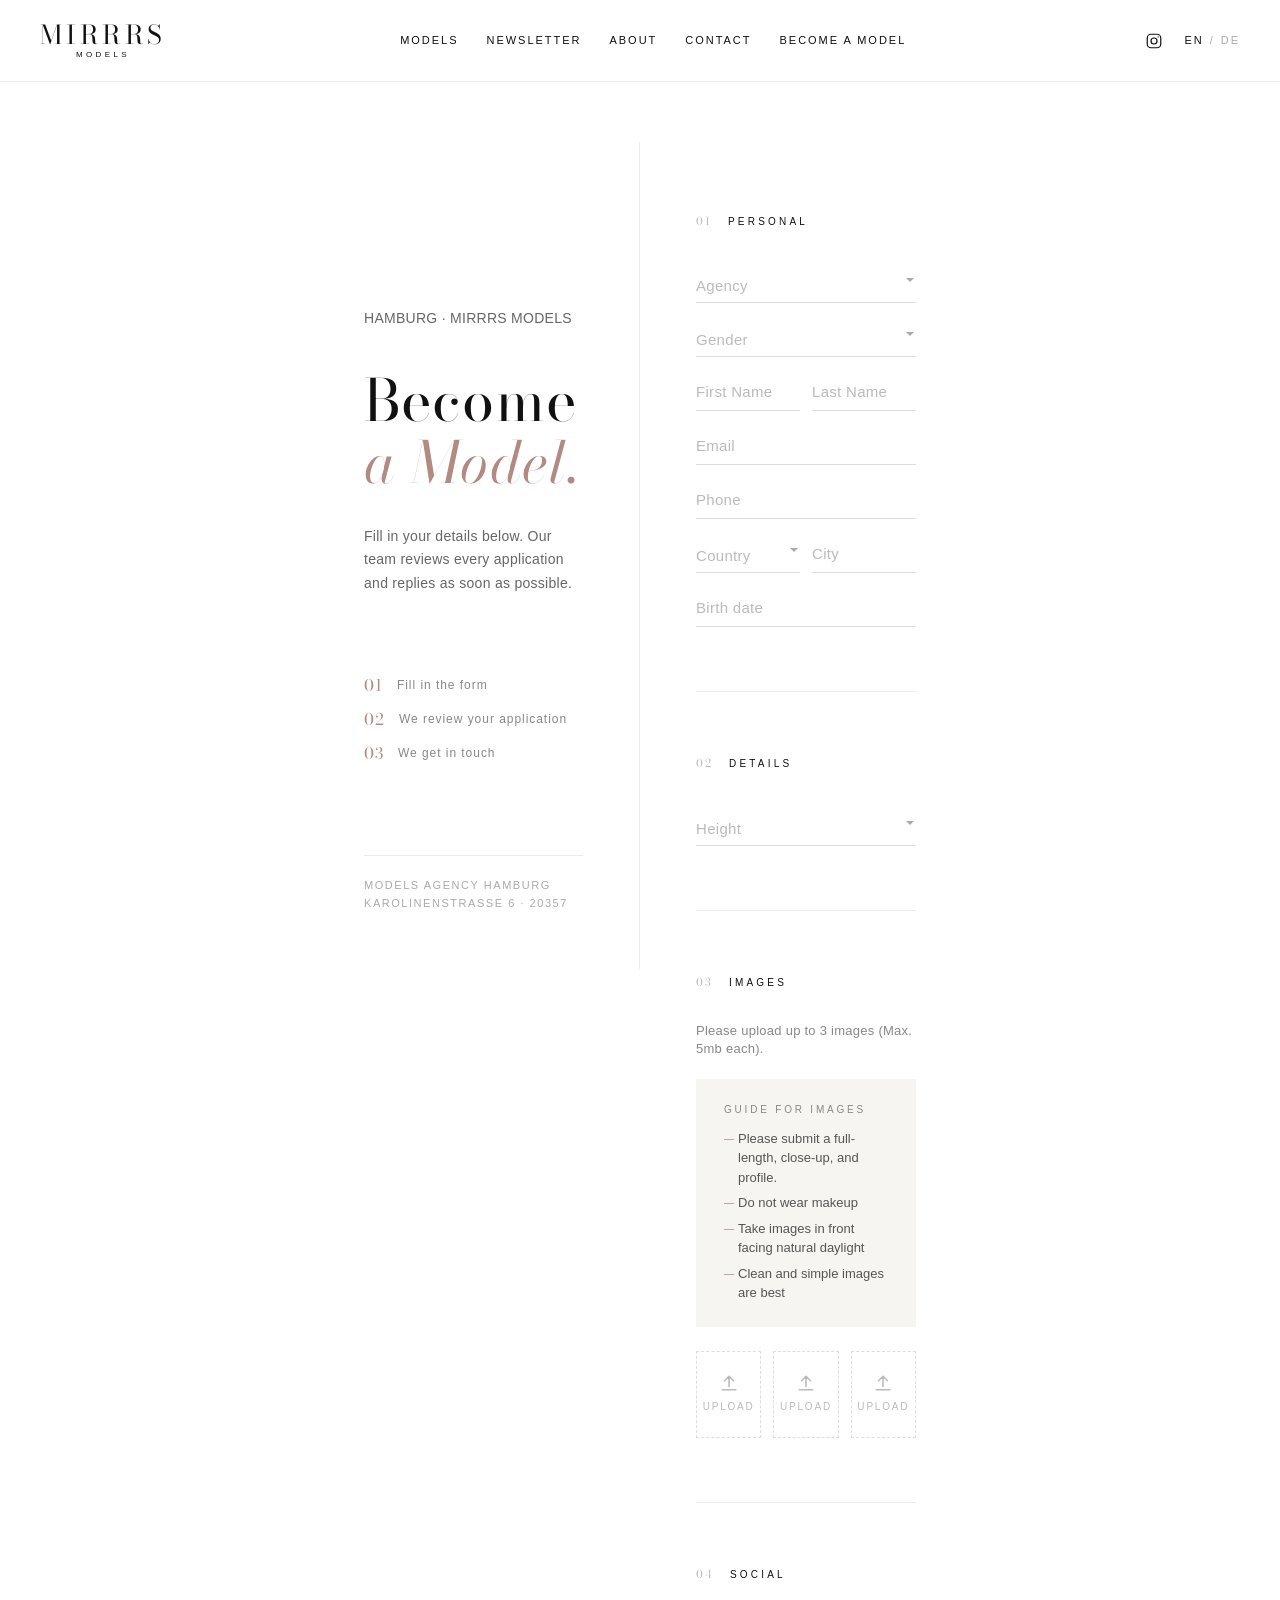
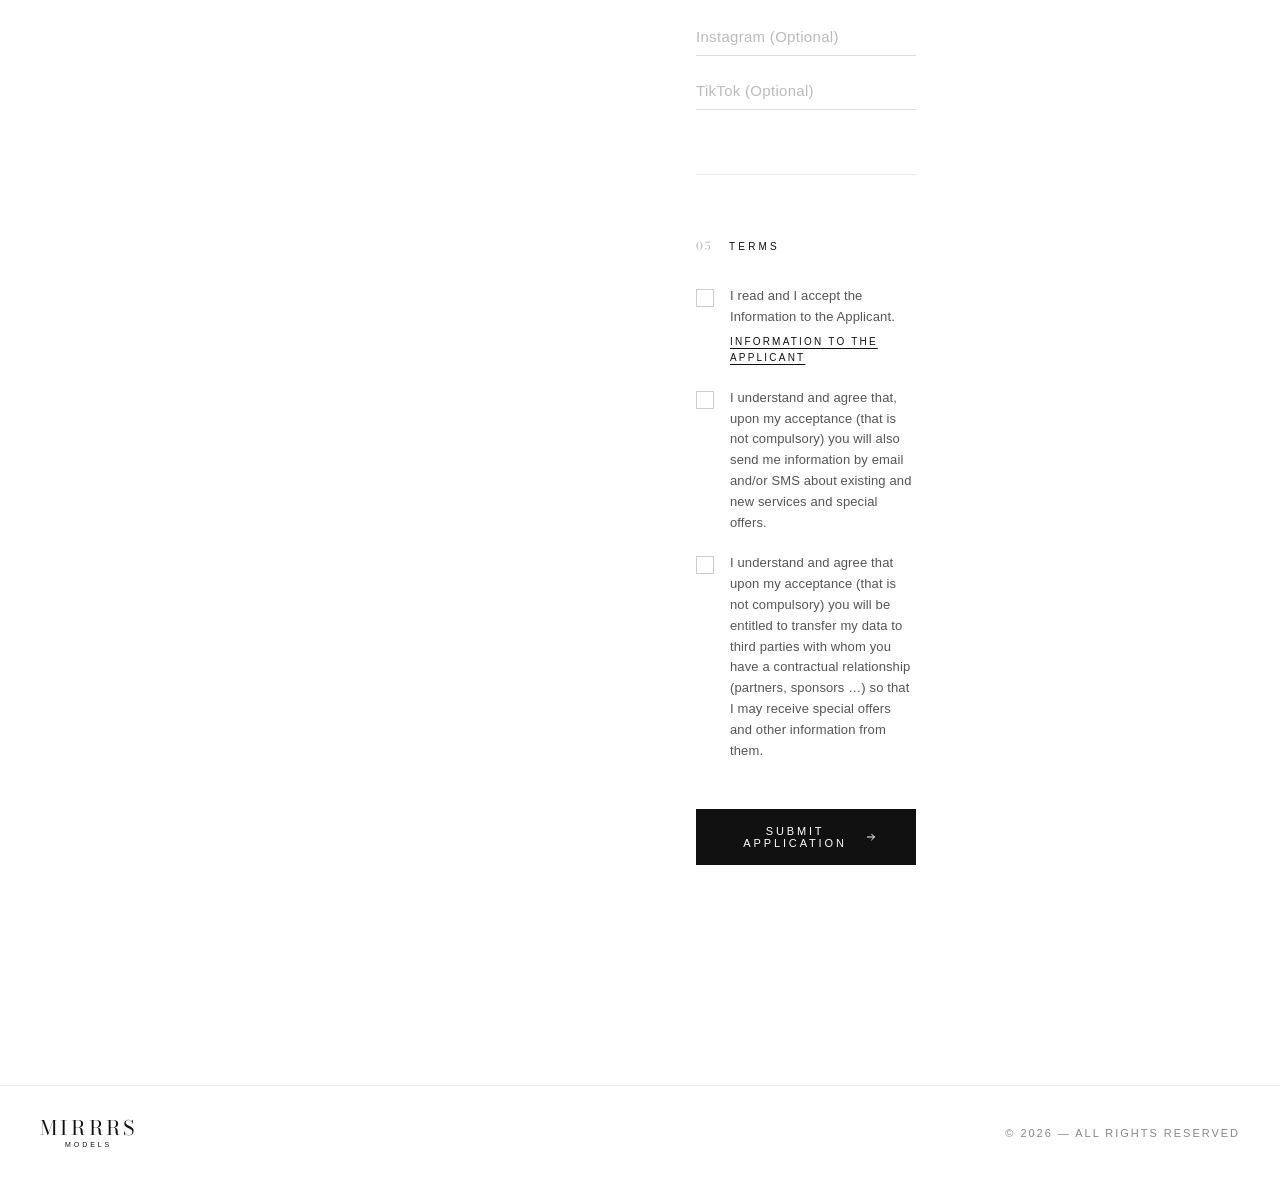
==== commit 7765a7ed: "feat: updates" ====
--- a/apply.html
+++ b/apply.html
@@ -7,8 +7,575 @@
 <link rel="icon" type="image/svg+xml" href="logo-monogram.svg" />
 <link rel="preconnect" href="https://fonts.googleapis.com" />
 <link rel="preconnect" href="https://fonts.gstatic.com" crossorigin />
-<link rel="stylesheet" href="https://fonts.googleapis.com/css2?family=Bodoni+Moda:wght@400;500&display=swap" />
+<link rel="stylesheet" href="https://fonts.googleapis.com/css2?family=Bodoni+Moda:ital,wght@0,400;0,500;1,400&display=swap" />
 <link rel="stylesheet" href="styles.css" />
+<style>
+/* ============================================================
+   APPLY PAGE — MIRRRS editorial redesign
+   ============================================================ */
+
+.apply-body {
+  background: #fff;
+}
+
+/* ---- PAGE LAYOUT ---- */
+.apply-page {
+  display: grid;
+  grid-template-columns: 1fr 1fr;
+  min-height: calc(100vh - 73px);
+}
+
+/* ---- LEFT COLUMN — hero / intro ---- */
+.apply-aside {
+  position: sticky;
+  top: 73px; /* nav height */
+  height: calc(100vh - 73px);
+  border-right: 1px solid #ececec;
+  display: flex;
+  flex-direction: column;
+  justify-content: space-between;
+  padding: 72px 56px 56px;
+  overflow: hidden;
+}
+
+.apply-aside-inner {
+  flex: 1;
+  display: flex;
+  flex-direction: column;
+  justify-content: center;
+}
+
+.apply-eyebrow {
+  font-size: 10px;
+  letter-spacing: 0.32em;
+  text-transform: uppercase;
+  color: #aaa;
+  margin: 0 0 28px;
+}
+
+.apply-aside h1 {
+  font-family: 'Bodoni Moda', 'Playfair Display', 'Didot', 'Times New Roman', serif;
+  font-size: clamp(44px, 4.5vw, 72px);
+  font-weight: 400;
+  letter-spacing: 0.02em;
+  line-height: 1.06;
+  margin: 0 0 32px;
+  color: #111;
+}
+
+.apply-aside h1 em {
+  font-style: italic;
+  color: var(--accent);
+}
+
+.apply-aside p {
+  font-size: 14px;
+  line-height: 1.7;
+  color: #666;
+  max-width: 340px;
+  margin: 0 0 40px;
+  letter-spacing: 0.02em;
+}
+
+.apply-aside-note {
+  border-top: 1px solid #ececec;
+  padding-top: 20px;
+  font-size: 11px;
+  letter-spacing: 0.14em;
+  text-transform: uppercase;
+  color: #aaa;
+  line-height: 1.7;
+}
+
+.aside-step-list {
+  list-style: none;
+  margin: 0;
+  padding: 0;
+  display: flex;
+  flex-direction: column;
+  gap: 16px;
+  margin-top: 40px;
+}
+
+.aside-step {
+  display: flex;
+  align-items: flex-start;
+  gap: 14px;
+  font-size: 12px;
+  letter-spacing: 0.08em;
+  color: #888;
+  line-height: 1.5;
+}
+
+.aside-step-num {
+  font-family: 'Bodoni Moda', serif;
+  font-size: 16px;
+  color: var(--accent);
+  line-height: 1;
+  flex: 0 0 auto;
+  margin-top: 1px;
+}
+
+/* ---- RIGHT COLUMN — form ---- */
+.apply-form-col {
+  padding: 72px 56px 100px;
+  background: #fff;
+}
+
+/* ---- SECTION BLOCKS ---- */
+.af-section {
+  padding-top: 64px;
+  border-top: 1px solid #ececec;
+  margin-top: 0;
+}
+
+.af-section:first-of-type {
+  padding-top: 0;
+  border-top: none;
+}
+
+.af-section + .af-section {
+  margin-top: 64px;
+}
+
+.af-section-head {
+  display: flex;
+  align-items: baseline;
+  gap: 16px;
+  margin-bottom: 32px;
+}
+
+.af-section-num {
+  font-family: 'Bodoni Moda', serif;
+  font-size: 11px;
+  color: #bbb;
+  letter-spacing: 0.18em;
+}
+
+.af-section-title {
+  font-size: 10px;
+  letter-spacing: 0.32em;
+  text-transform: uppercase;
+  font-weight: 500;
+  color: #111;
+  margin: 0;
+}
+
+/* ---- FIELD GRID ---- */
+.af-grid {
+  display: grid;
+  grid-template-columns: 1fr 1fr;
+  gap: 12px;
+}
+
+.af-grid--full {
+  grid-template-columns: 1fr;
+}
+
+.af-field {
+  position: relative;
+}
+
+.af-field--span2 {
+  grid-column: 1 / -1;
+}
+
+/* ---- INPUTS ---- */
+.af-input,
+.af-select {
+  display: block;
+  width: 100%;
+  border: 0;
+  border-bottom: 1px solid #ddd;
+  background: transparent;
+  padding: 14px 0 10px;
+  font-family: inherit;
+  font-size: 15px;
+  font-weight: 300;
+  color: #111;
+  letter-spacing: 0.02em;
+  outline: none;
+  transition: border-color 0.2s ease;
+  -webkit-appearance: none;
+  appearance: none;
+  border-radius: 0;
+}
+
+.af-input::placeholder {
+  color: #bbb;
+  font-weight: 300;
+}
+
+.af-input:focus,
+.af-select:focus {
+  border-bottom-color: #111;
+}
+
+.af-input:focus::placeholder {
+  color: #ddd;
+}
+
+/* floating label pattern */
+.af-label {
+  position: absolute;
+  top: 14px;
+  left: 0;
+  font-size: 15px;
+  font-weight: 300;
+  color: #bbb;
+  pointer-events: none;
+  letter-spacing: 0.02em;
+  transition: top 0.18s ease, font-size 0.18s ease, color 0.18s ease;
+}
+
+.af-select-wrap {
+  position: relative;
+}
+
+.af-select-wrap::after {
+  content: '';
+  position: absolute;
+  right: 2px;
+  top: 50%;
+  transform: translateY(-4px);
+  border: 4px solid transparent;
+  border-top-color: #aaa;
+  pointer-events: none;
+}
+
+.af-select {
+  cursor: pointer;
+  color: #111;
+  padding-right: 20px;
+}
+
+.af-select option[value=""] {
+  color: #bbb;
+}
+
+/* shrink the floating label when select is not empty */
+.af-select:not([data-empty="true"]) ~ .af-label,
+.af-select:focus ~ .af-label {
+  top: -8px;
+  font-size: 10px;
+  color: #aaa;
+  letter-spacing: 0.1em;
+}
+
+/* ---- IMAGE GUIDE ---- */
+.af-guide {
+  background: #f7f5f2;
+  padding: 24px 28px;
+  margin-top: 8px;
+  margin-bottom: 24px;
+}
+
+.af-guide-title {
+  font-size: 10px;
+  letter-spacing: 0.28em;
+  text-transform: uppercase;
+  color: #888;
+  margin-bottom: 12px;
+}
+
+.af-guide ul {
+  margin: 0;
+  padding: 0;
+  list-style: none;
+  display: flex;
+  flex-direction: column;
+  gap: 6px;
+}
+
+.af-guide li {
+  font-size: 13px;
+  color: #555;
+  line-height: 1.5;
+  padding-left: 14px;
+  position: relative;
+}
+
+.af-guide li::before {
+  content: '—';
+  position: absolute;
+  left: 0;
+  color: var(--accent);
+  font-size: 10px;
+  top: 2px;
+}
+
+/* ---- UPLOAD SLOTS ---- */
+.af-uploads {
+  display: grid;
+  grid-template-columns: repeat(3, 1fr);
+  gap: 12px;
+}
+
+.af-upload-slot {
+  position: relative;
+  aspect-ratio: 3 / 4;
+  border: 1px dashed #ddd;
+  display: flex;
+  flex-direction: column;
+  align-items: center;
+  justify-content: center;
+  cursor: pointer;
+  transition: border-color 0.2s ease, background 0.2s ease;
+  overflow: hidden;
+  background: transparent;
+}
+
+.af-upload-slot:hover {
+  border-color: #aaa;
+  background: #fafafa;
+}
+
+.af-upload-slot.has-file {
+  border-color: var(--accent);
+  border-style: solid;
+}
+
+.af-upload-slot input[type=file] {
+  position: absolute;
+  inset: 0;
+  opacity: 0;
+  cursor: pointer;
+  width: 100%;
+  height: 100%;
+}
+
+.af-upload-icon {
+  width: 18px;
+  height: 18px;
+  color: #bbb;
+  margin-bottom: 8px;
+  transition: color 0.2s ease;
+}
+
+.af-upload-slot:hover .af-upload-icon {
+  color: #888;
+}
+
+.af-upload-slot.has-file .af-upload-icon {
+  color: var(--accent);
+}
+
+.af-upload-label-text {
+  font-size: 10px;
+  letter-spacing: 0.18em;
+  text-transform: uppercase;
+  color: #bbb;
+  transition: color 0.2s ease;
+}
+
+.af-upload-slot:hover .af-upload-label-text {
+  color: #888;
+}
+
+.af-upload-slot.has-file .af-upload-label-text {
+  color: var(--accent);
+}
+
+.af-upload-filename {
+  position: absolute;
+  bottom: 10px;
+  left: 8px;
+  right: 8px;
+  font-size: 10px;
+  color: #888;
+  text-align: center;
+  overflow: hidden;
+  text-overflow: ellipsis;
+  white-space: nowrap;
+}
+
+/* ---- TERMS ---- */
+.af-terms-list {
+  display: flex;
+  flex-direction: column;
+  gap: 20px;
+}
+
+.af-check-row {
+  display: grid;
+  grid-template-columns: 18px 1fr;
+  gap: 16px;
+  align-items: start;
+  cursor: pointer;
+}
+
+.af-check-row input[type=checkbox] {
+  appearance: none;
+  -webkit-appearance: none;
+  width: 18px;
+  height: 18px;
+  border: 1px solid #ccc;
+  border-radius: 0;
+  background: transparent;
+  margin: 3px 0 0;
+  cursor: pointer;
+  display: inline-grid;
+  place-content: center;
+  flex: 0 0 auto;
+  transition: border-color 0.15s ease;
+}
+
+.af-check-row:hover input[type=checkbox] {
+  border-color: #888;
+}
+
+.af-check-row input[type=checkbox]:checked {
+  border-color: var(--accent);
+  background: var(--accent);
+}
+
+.af-check-row input[type=checkbox]::after {
+  content: '';
+  display: block;
+  width: 9px;
+  height: 6px;
+  border-left: 1.4px solid #fff;
+  border-bottom: 1.4px solid #fff;
+  transform: rotate(-46deg) translateY(-2px) scale(0);
+  transition: transform 0.12s ease;
+}
+
+.af-check-row input[type=checkbox]:checked::after {
+  transform: rotate(-46deg) translateY(-2px) scale(1);
+}
+
+.af-check-text {
+  font-size: 13px;
+  line-height: 1.6;
+  color: #555;
+  letter-spacing: 0.01em;
+}
+
+.af-terms-link {
+  display: inline-block;
+  margin-top: 6px;
+  font-size: 10px;
+  letter-spacing: 0.22em;
+  text-transform: uppercase;
+  color: #111;
+  text-decoration: underline;
+  text-underline-offset: 3px;
+}
+
+/* ---- SUBMIT ---- */
+.af-submit-row {
+  display: flex;
+  align-items: center;
+  gap: 28px;
+  margin-top: 48px;
+  flex-wrap: wrap;
+}
+
+.af-submit {
+  display: inline-flex;
+  align-items: center;
+  gap: 12px;
+  background: #111;
+  color: #fff;
+  border: 0;
+  padding: 16px 40px;
+  font-family: inherit;
+  font-size: 11px;
+  font-weight: 400;
+  letter-spacing: 0.26em;
+  text-transform: uppercase;
+  cursor: pointer;
+  border-radius: 0;
+  transition: background 0.2s ease;
+}
+
+.af-submit:hover {
+  background: var(--accent);
+}
+
+.af-submit:active {
+  opacity: 0.85;
+}
+
+.af-submit svg {
+  width: 14px;
+  height: 14px;
+  transition: transform 0.2s ease;
+}
+
+.af-submit:hover svg {
+  transform: translateX(3px);
+}
+
+.af-status {
+  font-size: 13px;
+  letter-spacing: 0.02em;
+  display: none;
+}
+
+.af-status.is-ok  { display: block; color: var(--accent); }
+.af-status.is-err { display: block; color: #b00020; }
+
+/* ---- RESPONSIVE ---- */
+@media (max-width: 1000px) {
+  .apply-page {
+    grid-template-columns: 1fr;
+  }
+
+  .apply-aside {
+    position: static;
+    height: auto;
+    border-right: none;
+    border-bottom: 1px solid #ececec;
+    padding: 48px 24px 40px;
+  }
+
+  .apply-aside-inner {
+    flex-direction: row;
+    flex-wrap: wrap;
+    gap: 24px;
+    align-items: flex-start;
+  }
+
+  .apply-aside h1 {
+    font-size: clamp(34px, 8vw, 54px);
+  }
+
+  .aside-step-list {
+    margin-top: 0;
+    flex-direction: row;
+    flex-wrap: wrap;
+    gap: 20px 32px;
+  }
+
+  .apply-form-col {
+    padding: 40px 24px 80px;
+  }
+
+  .af-grid {
+    grid-template-columns: 1fr;
+  }
+
+  .af-uploads {
+    grid-template-columns: repeat(3, 1fr);
+  }
+}
+
+@media (max-width: 480px) {
+  .af-uploads {
+    grid-template-columns: 1fr;
+  }
+
+  .af-upload-slot {
+    aspect-ratio: 4 / 3;
+  }
+
+  .af-submit-row {
+    flex-direction: column;
+    align-items: flex-start;
+  }
+}
+</style>
 </head>
 <body class="apply-body">
 
@@ -18,7 +585,6 @@
     <span class="logo-mark">MIRRRS</span>
     <span class="logo-sub">Models</span>
   </a>
-
   <nav class="primary-nav">
     <a href="models.html" data-i18n="nav.models">Models</a>
     <a href="newsletter.html" data-i18n="nav.newsletter">Newsletter</a>
@@ -26,7 +592,6 @@
     <a href="contact.html" data-i18n="nav.contact">Contact</a>
     <a href="apply.html" data-i18n="nav.apply">Become a Model</a>
   </nav>
-
   <div class="nav-extras">
     <a class="ig-link" href="https://www.instagram.com/mirrrsmodels/" target="_blank" rel="noopener" aria-label="Instagram">
       <svg viewBox="0 0 24 24" width="18" height="18" fill="none" stroke="currentColor" stroke-width="1.6">
@@ -45,250 +610,291 @@
 
 <main class="apply-page">
 
-  <header class="apply-hero">
-    <h1 data-i18n="apply.heading">Become a Model</h1>
-    <p data-i18n="apply.intro">Fill in your details below. Our team reviews every application and replies as soon as possible.</p>
-  </header>
-
-  <form class="apply-form" id="apply-form" novalidate>
-
-    <!-- ============ PERSONAL ============ -->
-    <section class="apply-section">
-      <h2 class="apply-section-title" data-i18n="apply.personal">Personal</h2>
-
-      <label class="pill pill--select">
-        <span class="pill-label" data-i18n="apply.agency">Agency</span>
-        <select name="agency" required>
-          <option value="" disabled selected hidden></option>
-          <option value="mirrrs">MIRRRS — Hamburg</option>
-          <option value="other">Other / Freelance</option>
-          <option value="none">Not represented</option>
-        </select>
-        <svg class="pill-caret" viewBox="0 0 14 14" width="14" height="14" aria-hidden="true">
-          <path d="M3 5l4 4 4-4" stroke="currentColor" stroke-width="1.6" fill="none" stroke-linecap="round" stroke-linejoin="round"/>
-        </svg>
-      </label>
-
-      <label class="pill pill--select">
-        <span class="pill-label" data-i18n="apply.gender">Gender</span>
-        <select name="gender" required>
-          <option value="" disabled selected hidden></option>
-          <option value="female"     data-i18n="apply.gender.female">Female</option>
-          <option value="male"       data-i18n="apply.gender.male">Male</option>
-          <option value="non-binary" data-i18n="apply.gender.nonBinary">Non-binary</option>
-          <option value="other"      data-i18n="apply.gender.other">Other</option>
-        </select>
-        <svg class="pill-caret" viewBox="0 0 14 14" width="14" height="14" aria-hidden="true">
-          <path d="M3 5l4 4 4-4" stroke="currentColor" stroke-width="1.6" fill="none" stroke-linecap="round" stroke-linejoin="round"/>
-        </svg>
-      </label>
-
-      <label class="pill">
-        <input type="text" name="firstName" required data-i18n-placeholder="apply.firstName" placeholder="First Name" />
-      </label>
-
-      <label class="pill">
-        <input type="text" name="lastName" required data-i18n-placeholder="apply.lastName" placeholder="Last Name" />
-      </label>
-
-      <label class="pill">
-        <input type="email" name="email" required data-i18n-placeholder="apply.email" placeholder="Email" />
-      </label>
-
-      <label class="pill">
-        <input type="tel" name="phone" required data-i18n-placeholder="apply.phone" placeholder="Phone" />
-      </label>
-
-      <label class="pill pill--select">
-        <span class="pill-label" data-i18n="apply.country">Country</span>
-        <select name="country" required>
-          <option value="" disabled selected hidden></option>
-          <option value="DE">Germany</option>
-          <option value="AT">Austria</option>
-          <option value="CH">Switzerland</option>
-          <option value="NL">Netherlands</option>
-          <option value="BE">Belgium</option>
-          <option value="FR">France</option>
-          <option value="ES">Spain</option>
-          <option value="PT">Portugal</option>
-          <option value="IT">Italy</option>
-          <option value="GB">United Kingdom</option>
-          <option value="IE">Ireland</option>
-          <option value="DK">Denmark</option>
-          <option value="SE">Sweden</option>
-          <option value="NO">Norway</option>
-          <option value="FI">Finland</option>
-          <option value="PL">Poland</option>
-          <option value="CZ">Czechia</option>
-          <option value="HU">Hungary</option>
-          <option value="GR">Greece</option>
-          <option value="US">United States</option>
-          <option value="CA">Canada</option>
-          <option value="MX">Mexico</option>
-          <option value="BR">Brazil</option>
-          <option value="AR">Argentina</option>
-          <option value="JP">Japan</option>
-          <option value="KR">South Korea</option>
-          <option value="AU">Australia</option>
-          <option value="OTHER">Other</option>
-        </select>
-        <svg class="pill-caret" viewBox="0 0 14 14" width="14" height="14" aria-hidden="true">
-          <path d="M3 5l4 4 4-4" stroke="currentColor" stroke-width="1.6" fill="none" stroke-linecap="round" stroke-linejoin="round"/>
-        </svg>
-      </label>
-
-      <label class="pill">
-        <input type="text" name="city" required data-i18n-placeholder="apply.city" placeholder="City" />
-      </label>
-
-      <label class="pill pill--date">
-        <input type="text"
-               name="birthDate"
-               required
-               onfocus="this.type='date'"
-               onblur="if(!this.value)this.type='text'"
-               data-i18n-placeholder="apply.birthDate"
-               placeholder="Birth date" />
-      </label>
-    </section>
-
-    <!-- ============ DETAILS ============ -->
-    <section class="apply-section">
-      <h2 class="apply-section-title" data-i18n="apply.details">Details</h2>
-
-      <label class="pill pill--select">
-        <span class="pill-label" data-i18n="apply.height">Height</span>
-        <select name="height" required>
-          <option value="" disabled selected hidden></option>
-          <!-- 160 → 195 cm -->
-          <option>160 cm / 5'3"</option>
-          <option>161 cm / 5'3"</option>
-          <option>162 cm / 5'4"</option>
-          <option>163 cm / 5'4"</option>
-          <option>164 cm / 5'5"</option>
-          <option>165 cm / 5'5"</option>
-          <option>166 cm / 5'5"</option>
-          <option>167 cm / 5'6"</option>
-          <option>168 cm / 5'6"</option>
-          <option>169 cm / 5'7"</option>
-          <option>170 cm / 5'7"</option>
-          <option>171 cm / 5'7"</option>
-          <option>172 cm / 5'8"</option>
-          <option>173 cm / 5'8"</option>
-          <option>174 cm / 5'9"</option>
-          <option>175 cm / 5'9"</option>
-          <option>176 cm / 5'9"</option>
-          <option>177 cm / 5'10"</option>
-          <option>178 cm / 5'10"</option>
-          <option>179 cm / 5'10"</option>
-          <option>180 cm / 5'11"</option>
-          <option>181 cm / 5'11"</option>
-          <option>182 cm / 6'0"</option>
-          <option>183 cm / 6'0"</option>
-          <option>184 cm / 6'0"</option>
-          <option>185 cm / 6'1"</option>
-          <option>186 cm / 6'1"</option>
-          <option>187 cm / 6'2"</option>
-          <option>188 cm / 6'2"</option>
-          <option>189 cm / 6'2"</option>
-          <option>190 cm / 6'3"</option>
-          <option>191 cm / 6'3"</option>
-          <option>192 cm / 6'4"</option>
-          <option>193 cm / 6'4"</option>
-          <option>194 cm / 6'4"</option>
-          <option>195 cm / 6'5"</option>
-        </select>
-        <svg class="pill-caret" viewBox="0 0 14 14" width="14" height="14" aria-hidden="true">
-          <path d="M3 5l4 4 4-4" stroke="currentColor" stroke-width="1.6" fill="none" stroke-linecap="round" stroke-linejoin="round"/>
-        </svg>
-      </label>
-    </section>
-
-    <!-- ============ IMAGES ============ -->
-    <section class="apply-section">
-      <h2 class="apply-section-title" data-i18n="apply.images">Images</h2>
-
-      <p class="apply-blurb" data-i18n="apply.images.intro">Please upload up to 3 images (Max. 5mb each).</p>
-
-      <div class="image-guide">
-        <div class="image-guide-title" data-i18n="apply.images.guideTitle">GUIDE FOR IMAGES</div>
-        <ul>
-          <li data-i18n="apply.images.guide1">Please submit a full-length, close-up, and profile.</li>
-          <li data-i18n="apply.images.guide2">Do not wear makeup</li>
-          <li data-i18n="apply.images.guide3">Take images in front facing natural daylight</li>
-          <li data-i18n="apply.images.guide4">Clean and simple images are best</li>
-        </ul>
+  <!-- ============ LEFT ASIDE ============ -->
+  <aside class="apply-aside">
+    <div class="apply-aside-inner">
+      <div>
+        <p class="apply-eyebrow" data-i18n="apply.eyebrow">Hamburg · MIRRRS Models</p>
+        <h1>
+          <span data-i18n="apply.heading.line1">Become</span><br>
+          <em data-i18n="apply.heading.line2">a Model.</em>
+        </h1>
+        <p data-i18n="apply.intro">Fill in your details below. Our team reviews every application and replies as soon as possible.</p>
       </div>
 
-      <div class="upload-row">
-        <label class="upload-pill">
-          <span class="upload-text" data-i18n="apply.upload">Upload</span>
-          <svg class="upload-arrow" viewBox="0 0 16 16" width="16" height="16" aria-hidden="true">
-            <path d="M8 12V3M4 7l4-4 4 4" stroke="currentColor" stroke-width="1.6" fill="none" stroke-linecap="round" stroke-linejoin="round"/>
-          </svg>
-          <input type="file" name="image1" accept="image/*" hidden />
-          <span class="upload-filename"></span>
-        </label>
-        <label class="upload-pill">
-          <span class="upload-text" data-i18n="apply.upload">Upload</span>
-          <svg class="upload-arrow" viewBox="0 0 16 16" width="16" height="16" aria-hidden="true">
-            <path d="M8 12V3M4 7l4-4 4 4" stroke="currentColor" stroke-width="1.6" fill="none" stroke-linecap="round" stroke-linejoin="round"/>
-          </svg>
-          <input type="file" name="image2" accept="image/*" hidden />
-          <span class="upload-filename"></span>
-        </label>
-        <label class="upload-pill">
-          <span class="upload-text" data-i18n="apply.upload">Upload</span>
-          <svg class="upload-arrow" viewBox="0 0 16 16" width="16" height="16" aria-hidden="true">
-            <path d="M8 12V3M4 7l4-4 4 4" stroke="currentColor" stroke-width="1.6" fill="none" stroke-linecap="round" stroke-linejoin="round"/>
-          </svg>
-          <input type="file" name="image3" accept="image/*" hidden />
-          <span class="upload-filename"></span>
-        </label>
-      </div>
-    </section>
-
-    <!-- ============ SOCIAL ============ -->
-    <section class="apply-section">
-      <h2 class="apply-section-title" data-i18n="apply.social">Social</h2>
-
-      <label class="pill">
-        <input type="text" name="instagram" data-i18n-placeholder="apply.instagram" placeholder="Instagram (Optional)" />
-      </label>
-
-      <label class="pill">
-        <input type="text" name="tiktok" data-i18n-placeholder="apply.tiktok" placeholder="TikTok (Optional)" />
-      </label>
-    </section>
-
-    <!-- ============ TERMS ============ -->
-    <section class="apply-section">
-      <h2 class="apply-section-title" data-i18n="apply.terms">Terms</h2>
-
-      <label class="terms-row">
-        <input type="checkbox" name="terms1" required />
-        <span>
-          <span data-i18n="apply.terms1">I read and I accept the Information to the Applicant.</span><br />
-          <a href="#" class="terms-link" data-i18n="apply.terms1.link">INFORMATION TO THE APPLICANT</a>
-        </span>
-      </label>
-
-      <label class="terms-row">
-        <input type="checkbox" name="terms2" />
-        <span data-i18n="apply.terms2">I understand and agree that, upon my acceptance (that is not compulsory) you will also send me information by email and/or SMS about existing and new services and special offers.</span>
-      </label>
-
-      <label class="terms-row">
-        <input type="checkbox" name="terms3" />
-        <span data-i18n="apply.terms3">I understand and agree that upon my acceptance (that is not compulsory) you will be entitled to transfer my data to third parties with whom you have a contractual relationship (partners, sponsors …) so that I may receive special offers and other information from them.</span>
-      </label>
-
-      <button class="apply-submit" type="submit" data-i18n="apply.submit">Submit Application</button>
-
-      <p class="apply-status" id="apply-status" hidden></p>
-    </section>
-
-  </form>
+      <ul class="aside-step-list" aria-label="Process steps">
+        <li class="aside-step">
+          <span class="aside-step-num">01</span>
+          <span data-i18n="apply.step1">Fill in the form</span>
+        </li>
+        <li class="aside-step">
+          <span class="aside-step-num">02</span>
+          <span data-i18n="apply.step2">We review your application</span>
+        </li>
+        <li class="aside-step">
+          <span class="aside-step-num">03</span>
+          <span data-i18n="apply.step3">We get in touch</span>
+        </li>
+      </ul>
+    </div>
+
+    <div class="apply-aside-note" data-i18n="apply.sideNote">
+      Models Agency Hamburg<br>
+      Karolinenstrasse 6 · 20357
+    </div>
+  </aside>
+
+  <!-- ============ RIGHT FORM COLUMN ============ -->
+  <div class="apply-form-col">
+    <form id="apply-form" novalidate>
+
+      <!-- ---- PERSONAL ---- -->
+      <section class="af-section">
+        <div class="af-section-head">
+          <span class="af-section-num">01</span>
+          <h2 class="af-section-title" data-i18n="apply.personal">Personal</h2>
+        </div>
+
+        <div class="af-grid">
+
+          <div class="af-field af-field--span2">
+            <div class="af-select-wrap">
+              <select class="af-select" name="agency" required data-empty="true">
+                <option value="" disabled selected hidden></option>
+                <option value="mirrrs">MIRRRS — Hamburg</option>
+                <option value="other">Other / Freelance</option>
+                <option value="none">Not represented</option>
+              </select>
+              <label class="af-label" data-i18n="apply.agency">Agency</label>
+            </div>
+          </div>
+
+          <div class="af-field af-field--span2">
+            <div class="af-select-wrap">
+              <select class="af-select" name="gender" required data-empty="true">
+                <option value="" disabled selected hidden></option>
+                <option value="female"     data-i18n="apply.gender.female">Female</option>
+                <option value="male"       data-i18n="apply.gender.male">Male</option>
+                <option value="non-binary" data-i18n="apply.gender.nonBinary">Non-binary</option>
+                <option value="other"      data-i18n="apply.gender.other">Other</option>
+              </select>
+              <label class="af-label" data-i18n="apply.gender">Gender</label>
+            </div>
+          </div>
+
+          <div class="af-field">
+            <input class="af-input" type="text" name="firstName" required data-i18n-placeholder="apply.firstName" placeholder="First Name" />
+          </div>
+
+          <div class="af-field">
+            <input class="af-input" type="text" name="lastName" required data-i18n-placeholder="apply.lastName" placeholder="Last Name" />
+          </div>
+
+          <div class="af-field af-field--span2">
+            <input class="af-input" type="email" name="email" required data-i18n-placeholder="apply.email" placeholder="Email" />
+          </div>
+
+          <div class="af-field af-field--span2">
+            <input class="af-input" type="tel" name="phone" required data-i18n-placeholder="apply.phone" placeholder="Phone" />
+          </div>
+
+          <div class="af-field">
+            <div class="af-select-wrap">
+              <select class="af-select" name="country" required data-empty="true">
+                <option value="" disabled selected hidden></option>
+                <option value="DE">Germany</option>
+                <option value="AT">Austria</option>
+                <option value="CH">Switzerland</option>
+                <option value="NL">Netherlands</option>
+                <option value="BE">Belgium</option>
+                <option value="FR">France</option>
+                <option value="ES">Spain</option>
+                <option value="PT">Portugal</option>
+                <option value="IT">Italy</option>
+                <option value="GB">United Kingdom</option>
+                <option value="IE">Ireland</option>
+                <option value="DK">Denmark</option>
+                <option value="SE">Sweden</option>
+                <option value="NO">Norway</option>
+                <option value="FI">Finland</option>
+                <option value="PL">Poland</option>
+                <option value="CZ">Czechia</option>
+                <option value="HU">Hungary</option>
+                <option value="GR">Greece</option>
+                <option value="US">United States</option>
+                <option value="CA">Canada</option>
+                <option value="MX">Mexico</option>
+                <option value="BR">Brazil</option>
+                <option value="AR">Argentina</option>
+                <option value="JP">Japan</option>
+                <option value="KR">South Korea</option>
+                <option value="AU">Australia</option>
+                <option value="OTHER">Other</option>
+              </select>
+              <label class="af-label" data-i18n="apply.country">Country</label>
+            </div>
+          </div>
+
+          <div class="af-field">
+            <input class="af-input" type="text" name="city" required data-i18n-placeholder="apply.city" placeholder="City" />
+          </div>
+
+          <div class="af-field af-field--span2">
+            <input class="af-input" type="text" name="birthDate" required
+                   onfocus="this.type='date'"
+                   onblur="if(!this.value)this.type='text'"
+                   data-i18n-placeholder="apply.birthDate"
+                   placeholder="Birth date" />
+          </div>
+
+        </div>
+      </section>
+
+      <!-- ---- DETAILS ---- -->
+      <section class="af-section">
+        <div class="af-section-head">
+          <span class="af-section-num">02</span>
+          <h2 class="af-section-title" data-i18n="apply.details">Details</h2>
+        </div>
+
+        <div class="af-grid af-grid--full">
+          <div class="af-field">
+            <div class="af-select-wrap">
+              <select class="af-select" name="height" required data-empty="true">
+                <option value="" disabled selected hidden></option>
+                <option>160 cm / 5'3"</option><option>161 cm / 5'3"</option>
+                <option>162 cm / 5'4"</option><option>163 cm / 5'4"</option>
+                <option>164 cm / 5'5"</option><option>165 cm / 5'5"</option>
+                <option>166 cm / 5'5"</option><option>167 cm / 5'6"</option>
+                <option>168 cm / 5'6"</option><option>169 cm / 5'7"</option>
+                <option>170 cm / 5'7"</option><option>171 cm / 5'7"</option>
+                <option>172 cm / 5'8"</option><option>173 cm / 5'8"</option>
+                <option>174 cm / 5'9"</option><option>175 cm / 5'9"</option>
+                <option>176 cm / 5'9"</option><option>177 cm / 5'10"</option>
+                <option>178 cm / 5'10"</option><option>179 cm / 5'10"</option>
+                <option>180 cm / 5'11"</option><option>181 cm / 5'11"</option>
+                <option>182 cm / 6'0"</option><option>183 cm / 6'0"</option>
+                <option>184 cm / 6'0"</option><option>185 cm / 6'1"</option>
+                <option>186 cm / 6'1"</option><option>187 cm / 6'2"</option>
+                <option>188 cm / 6'2"</option><option>189 cm / 6'2"</option>
+                <option>190 cm / 6'3"</option><option>191 cm / 6'3"</option>
+                <option>192 cm / 6'4"</option><option>193 cm / 6'4"</option>
+                <option>194 cm / 6'4"</option><option>195 cm / 6'5"</option>
+              </select>
+              <label class="af-label" data-i18n="apply.height">Height</label>
+            </div>
+          </div>
+        </div>
+      </section>
+
+      <!-- ---- IMAGES ---- -->
+      <section class="af-section">
+        <div class="af-section-head">
+          <span class="af-section-num">03</span>
+          <h2 class="af-section-title" data-i18n="apply.images">Images</h2>
+        </div>
+
+        <p style="font-size:13px;color:#888;margin:0 0 20px;letter-spacing:0.02em;" data-i18n="apply.images.intro">
+          Please upload up to 3 images (Max. 5mb each).
+        </p>
+
+        <div class="af-guide">
+          <div class="af-guide-title" data-i18n="apply.images.guideTitle">Guide for images</div>
+          <ul>
+            <li data-i18n="apply.images.guide1">Please submit a full-length, close-up, and profile.</li>
+            <li data-i18n="apply.images.guide2">Do not wear makeup</li>
+            <li data-i18n="apply.images.guide3">Take images in front facing natural daylight</li>
+            <li data-i18n="apply.images.guide4">Clean and simple images are best</li>
+          </ul>
+        </div>
+
+        <div class="af-uploads">
+          <label class="af-upload-slot" aria-label="Upload image 1">
+            <svg class="af-upload-icon" viewBox="0 0 16 16" fill="none" stroke="currentColor" stroke-width="1.4" stroke-linecap="round" stroke-linejoin="round">
+              <path d="M8 11V3M4 6l4-4 4 4" /><path d="M2 14h12" />
+            </svg>
+            <span class="af-upload-label-text" data-i18n="apply.upload">Upload</span>
+            <input type="file" name="image1" accept="image/*" />
+            <span class="af-upload-filename"></span>
+          </label>
+          <label class="af-upload-slot" aria-label="Upload image 2">
+            <svg class="af-upload-icon" viewBox="0 0 16 16" fill="none" stroke="currentColor" stroke-width="1.4" stroke-linecap="round" stroke-linejoin="round">
+              <path d="M8 11V3M4 6l4-4 4 4" /><path d="M2 14h12" />
+            </svg>
+            <span class="af-upload-label-text" data-i18n="apply.upload">Upload</span>
+            <input type="file" name="image2" accept="image/*" />
+            <span class="af-upload-filename"></span>
+          </label>
+          <label class="af-upload-slot" aria-label="Upload image 3">
+            <svg class="af-upload-icon" viewBox="0 0 16 16" fill="none" stroke="currentColor" stroke-width="1.4" stroke-linecap="round" stroke-linejoin="round">
+              <path d="M8 11V3M4 6l4-4 4 4" /><path d="M2 14h12" />
+            </svg>
+            <span class="af-upload-label-text" data-i18n="apply.upload">Upload</span>
+            <input type="file" name="image3" accept="image/*" />
+            <span class="af-upload-filename"></span>
+          </label>
+        </div>
+      </section>
+
+      <!-- ---- SOCIAL ---- -->
+      <section class="af-section">
+        <div class="af-section-head">
+          <span class="af-section-num">04</span>
+          <h2 class="af-section-title" data-i18n="apply.social">Social</h2>
+        </div>
+
+        <div class="af-grid af-grid--full">
+          <div class="af-field">
+            <input class="af-input" type="text" name="instagram" data-i18n-placeholder="apply.instagram" placeholder="Instagram (Optional)" />
+          </div>
+          <div class="af-field">
+            <input class="af-input" type="text" name="tiktok" data-i18n-placeholder="apply.tiktok" placeholder="TikTok (Optional)" />
+          </div>
+        </div>
+      </section>
+
+      <!-- ---- TERMS ---- -->
+      <section class="af-section">
+        <div class="af-section-head">
+          <span class="af-section-num">05</span>
+          <h2 class="af-section-title" data-i18n="apply.terms">Terms</h2>
+        </div>
+
+        <div class="af-terms-list">
+          <label class="af-check-row">
+            <input type="checkbox" name="terms1" required />
+            <span class="af-check-text">
+              <span data-i18n="apply.terms1">I read and I accept the Information to the Applicant.</span><br>
+              <a href="#" class="af-terms-link" data-i18n="apply.terms1.link">Information to the Applicant</a>
+            </span>
+          </label>
+
+          <label class="af-check-row">
+            <input type="checkbox" name="terms2" />
+            <span class="af-check-text" data-i18n="apply.terms2">I understand and agree that, upon my acceptance (that is not compulsory) you will also send me information by email and/or SMS about existing and new services and special offers.</span>
+          </label>
+
+          <label class="af-check-row">
+            <input type="checkbox" name="terms3" />
+            <span class="af-check-text" data-i18n="apply.terms3">I understand and agree that upon my acceptance (that is not compulsory) you will be entitled to transfer my data to third parties with whom you have a contractual relationship (partners, sponsors …) so that I may receive special offers and other information from them.</span>
+          </label>
+        </div>
+
+        <div class="af-submit-row">
+          <button class="af-submit" type="submit">
+            <span data-i18n="apply.submit">Submit Application</span>
+            <svg viewBox="0 0 14 14" fill="none" stroke="currentColor" stroke-width="1.4" stroke-linecap="round" stroke-linejoin="round" aria-hidden="true">
+              <path d="M2 7h10M8 3l4 4-4 4"/>
+            </svg>
+          </button>
+          <p class="af-status" id="af-status"></p>
+        </div>
+
+      </section>
+
+    </form>
+  </div>
+
 </main>
 
 <!-- ========== FOOTER ========== -->
@@ -302,33 +908,61 @@
 
 <script src="i18n.js"></script>
 <script>
-/* file-name preview on each Upload button */
-document.querySelectorAll('.upload-pill input[type=file]').forEach(input => {
+/* ---- Select: toggle data-empty so floating label works ---- */
+document.querySelectorAll('.af-select').forEach(sel => {
+  function update() {
+    sel.dataset.empty = sel.value === '' ? 'true' : 'false';
+  }
+  sel.addEventListener('change', update);
+  update();
+});
+
+/* ---- File upload: show filename, toggle .has-file ---- */
+document.querySelectorAll('.af-upload-slot input[type=file]').forEach(input => {
   input.addEventListener('change', e => {
-    const name = e.target.files && e.target.files[0] && e.target.files[0].name;
-    const span = e.target.parentElement.querySelector('.upload-filename');
-    if (span) span.textContent = name ? '— ' + name : '';
-    if (e.target.parentElement) e.target.parentElement.classList.toggle('has-file', !!name);
+    const file = e.target.files && e.target.files[0];
+    const slot = e.target.closest('.af-upload-slot');
+    const name = slot.querySelector('.af-upload-filename');
+    if (file) {
+      slot.classList.add('has-file');
+      name.textContent = file.name;
+    } else {
+      slot.classList.remove('has-file');
+      name.textContent = '';
+    }
   });
 });
 
-/* very simple front-end submit (no backend) */
-document.getElementById('apply-form').addEventListener('submit', e => {
+/* ---- Form submit ---- */
+document.getElementById('apply-form').addEventListener('submit', function(e) {
   e.preventDefault();
-  const status = document.getElementById('apply-status');
-  if (!e.target.checkValidity()) {
-    status.hidden = false;
-    status.className = 'apply-status apply-status--err';
-    status.textContent = '⚠︎  Please fill in every required field.';
-    e.target.reportValidity();
+  const status = document.getElementById('af-status');
+
+  if (!this.checkValidity()) {
+    status.className = 'af-status is-err';
+    status.textContent = '⚠ Please fill in every required field.';
+    this.reportValidity();
     return;
   }
-  status.hidden = false;
-  status.className = 'apply-status apply-status--ok';
-  status.textContent = '✓  Thanks — your application was submitted. We will be in touch.';
-  e.target.reset();
-  document.querySelectorAll('.upload-pill').forEach(p => p.classList.remove('has-file'));
-  document.querySelectorAll('.upload-filename').forEach(s => s.textContent = '');
+
+  status.className = 'af-status is-ok';
+  status.textContent = '✓  Application submitted. We will be in touch soon.';
+  this.reset();
+
+  document.querySelectorAll('.af-upload-slot').forEach(s => {
+    s.classList.remove('has-file');
+    s.querySelector('.af-upload-filename').textContent = '';
+  });
+  document.querySelectorAll('.af-select').forEach(sel => {
+    sel.dataset.empty = 'true';
+  });
+});
+
+/* ---- i18n extras: add new keys not in original dict ---- */
+/* Patch DICT inline after i18n.js has loaded */
+document.addEventListener('DOMContentLoaded', function() {
+  /* These keys don't exist in i18n.js yet — add graceful fallbacks here
+     by simply leaving the HTML default text in place (which is already set). */
 });
 </script>
 </body>
--- a/styles.css
+++ b/styles.css
@@ -172,6 +172,30 @@
   color: var(--accent);
   margin-left: 2px;
 }
+
+/* name + IG icon row */
+.model-name-row {
+  display: flex;
+  align-items: center;
+  gap: 20px;
+  flex-wrap: wrap;
+}
+
+.model-ig {
+  display: inline-flex;
+  align-items: center;
+  gap: 7px;
+  font-size: 11px;
+  letter-spacing: 0.16em;
+  text-transform: uppercase;
+  color: #aaa;
+  transition: color 0.2s;
+  text-decoration: none;
+  align-self: flex-end;
+  margin-bottom: 6px;
+}
+.model-ig:hover { color: var(--accent); }
+.model-ig svg { width: 15px; height: 15px; flex: 0 0 auto; }
 
 .model-actions {
   display: flex;
@@ -511,13 +535,20 @@
 
 .model-card .caption {
   margin-top: 10px;
+  display: flex;
+  align-items: center;
+  justify-content: space-between;
+  gap: 8px;
+}
+
+.caption-name {
   font-size: 11px;
   letter-spacing: 0.18em;
   text-transform: uppercase;
   position: relative;
   display: inline-block;
 }
-.model-card .caption::after {
+.caption-name::after {
   content: '';
   position: absolute;
   left: 0;
@@ -527,8 +558,27 @@
   background: var(--accent);
   transition: width 0.35s ease;
 }
-.model-card:hover .caption::after {
+.model-card:hover .caption-name::after {
   width: 100%;
+}
+
+.caption-ig {
+  display: inline-flex;
+  align-items: center;
+  justify-content: center;
+  width: 24px;
+  height: 24px;
+  color: #bbb;
+  flex: 0 0 auto;
+  transition: color 0.2s ease;
+  text-decoration: none;
+}
+.caption-ig:hover {
+  color: var(--accent);
+}
+.caption-ig svg {
+  width: 14px;
+  height: 14px;
 }
 
 /* ---------- CONTACT PAGE ---------- */
@@ -1039,3 +1089,20 @@
     width: 100%;
   }
 }
+
+/* ── Model card: no-image placeholder ─────── */
+.photo-placeholder {
+  width: 100%;
+  aspect-ratio: 3 / 4;
+  background: #f4f0eb;
+  display: flex;
+  align-items: center;
+  justify-content: center;
+}
+.photo-placeholder span {
+  font-family: 'Bodoni Moda', 'Didot', serif;
+  font-size: clamp(18px, 2.5vw, 28px);
+  letter-spacing: 0.08em;
+  color: #bbb;
+  font-style: italic;
+}
